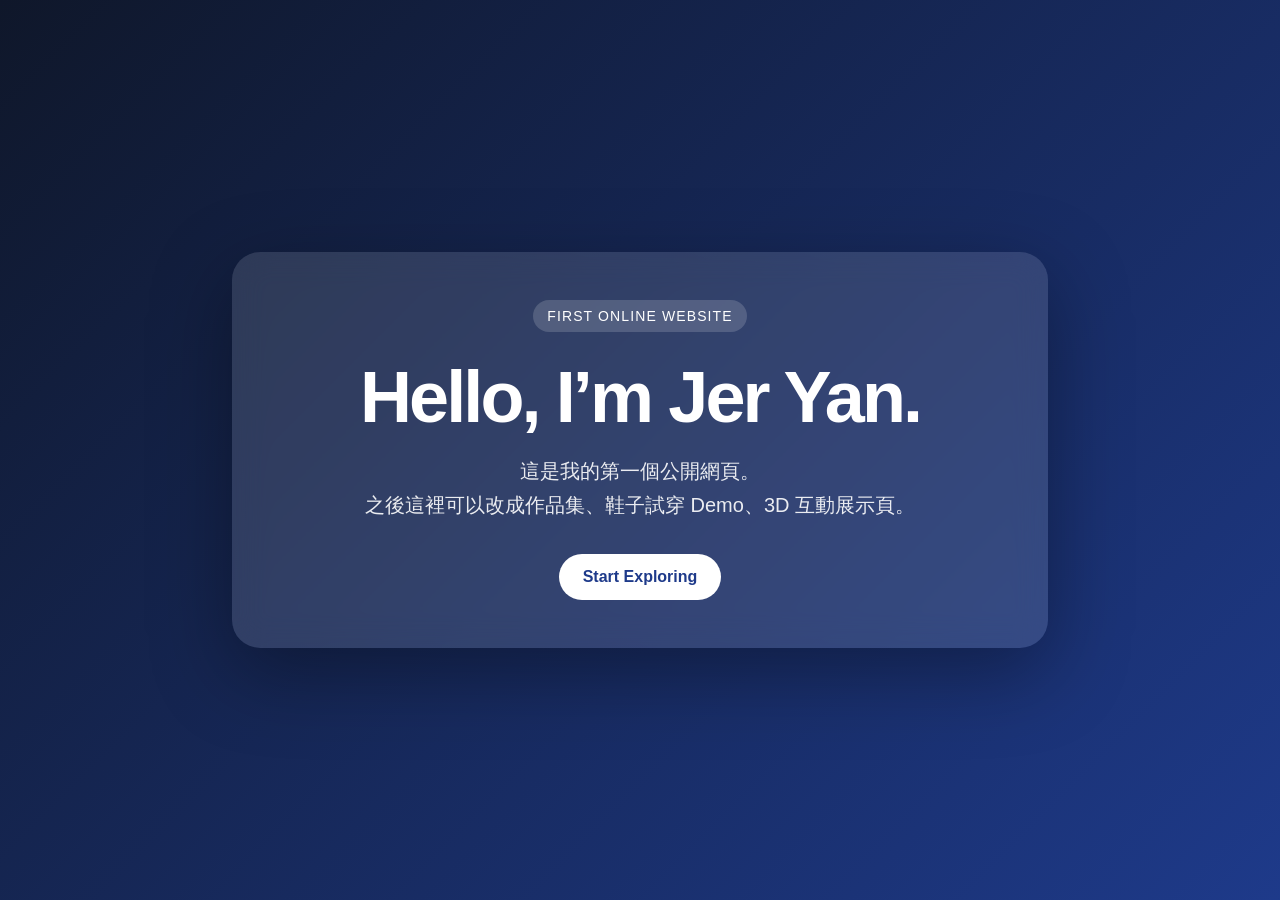
==== index.html @ e93e40b9 "Add files via upload" ====
<!DOCTYPE html>
<html lang="zh-Hant">
<head>
  <meta charset="UTF-8" />
  <meta name="viewport" content="width=device-width, initial-scale=1.0" />
  <title>Jer Yan | My First Website</title>
  <style>
    body {
      margin: 0;
      min-height: 100vh;
      font-family: Arial, "Noto Sans TC", sans-serif;
      background: linear-gradient(135deg, #0f172a, #1e3a8a);
      color: white;
      display: flex;
      align-items: center;
      justify-content: center;
    }

    .card {
      width: min(90%, 720px);
      padding: 48px;
      border-radius: 28px;
      background: rgba(255, 255, 255, 0.12);
      backdrop-filter: blur(16px);
      box-shadow: 0 24px 80px rgba(0, 0, 0, 0.35);
      text-align: center;
    }

    h1 {
      font-size: clamp(36px, 7vw, 72px);
      margin: 0 0 16px;
      letter-spacing: -0.04em;
    }

    p {
      font-size: 20px;
      line-height: 1.7;
      opacity: 0.9;
      margin: 0 0 32px;
    }

    .button {
      display: inline-block;
      padding: 14px 24px;
      border-radius: 999px;
      background: white;
      color: #1e3a8a;
      text-decoration: none;
      font-weight: bold;
      transition: transform 0.2s ease, box-shadow 0.2s ease;
    }

    .button:hover {
      transform: translateY(-3px);
      box-shadow: 0 12px 30px rgba(255, 255, 255, 0.25);
    }

    .tag {
      display: inline-block;
      margin-bottom: 24px;
      padding: 8px 14px;
      border-radius: 999px;
      background: rgba(255, 255, 255, 0.16);
      font-size: 14px;
      letter-spacing: 0.08em;
      text-transform: uppercase;
    }
  </style>
</head>
<body>
  <main class="card">
    <div class="tag">First Online Website</div>
    <h1>Hello, I’m Jer Yan.</h1>
    <p>
      這是我的第一個公開網頁。<br />
      之後這裡可以改成作品集、鞋子試穿 Demo、3D 互動展示頁。
    </p>
    <a class="button" href="#">Start Exploring</a>
  </main>
</body>
</html>
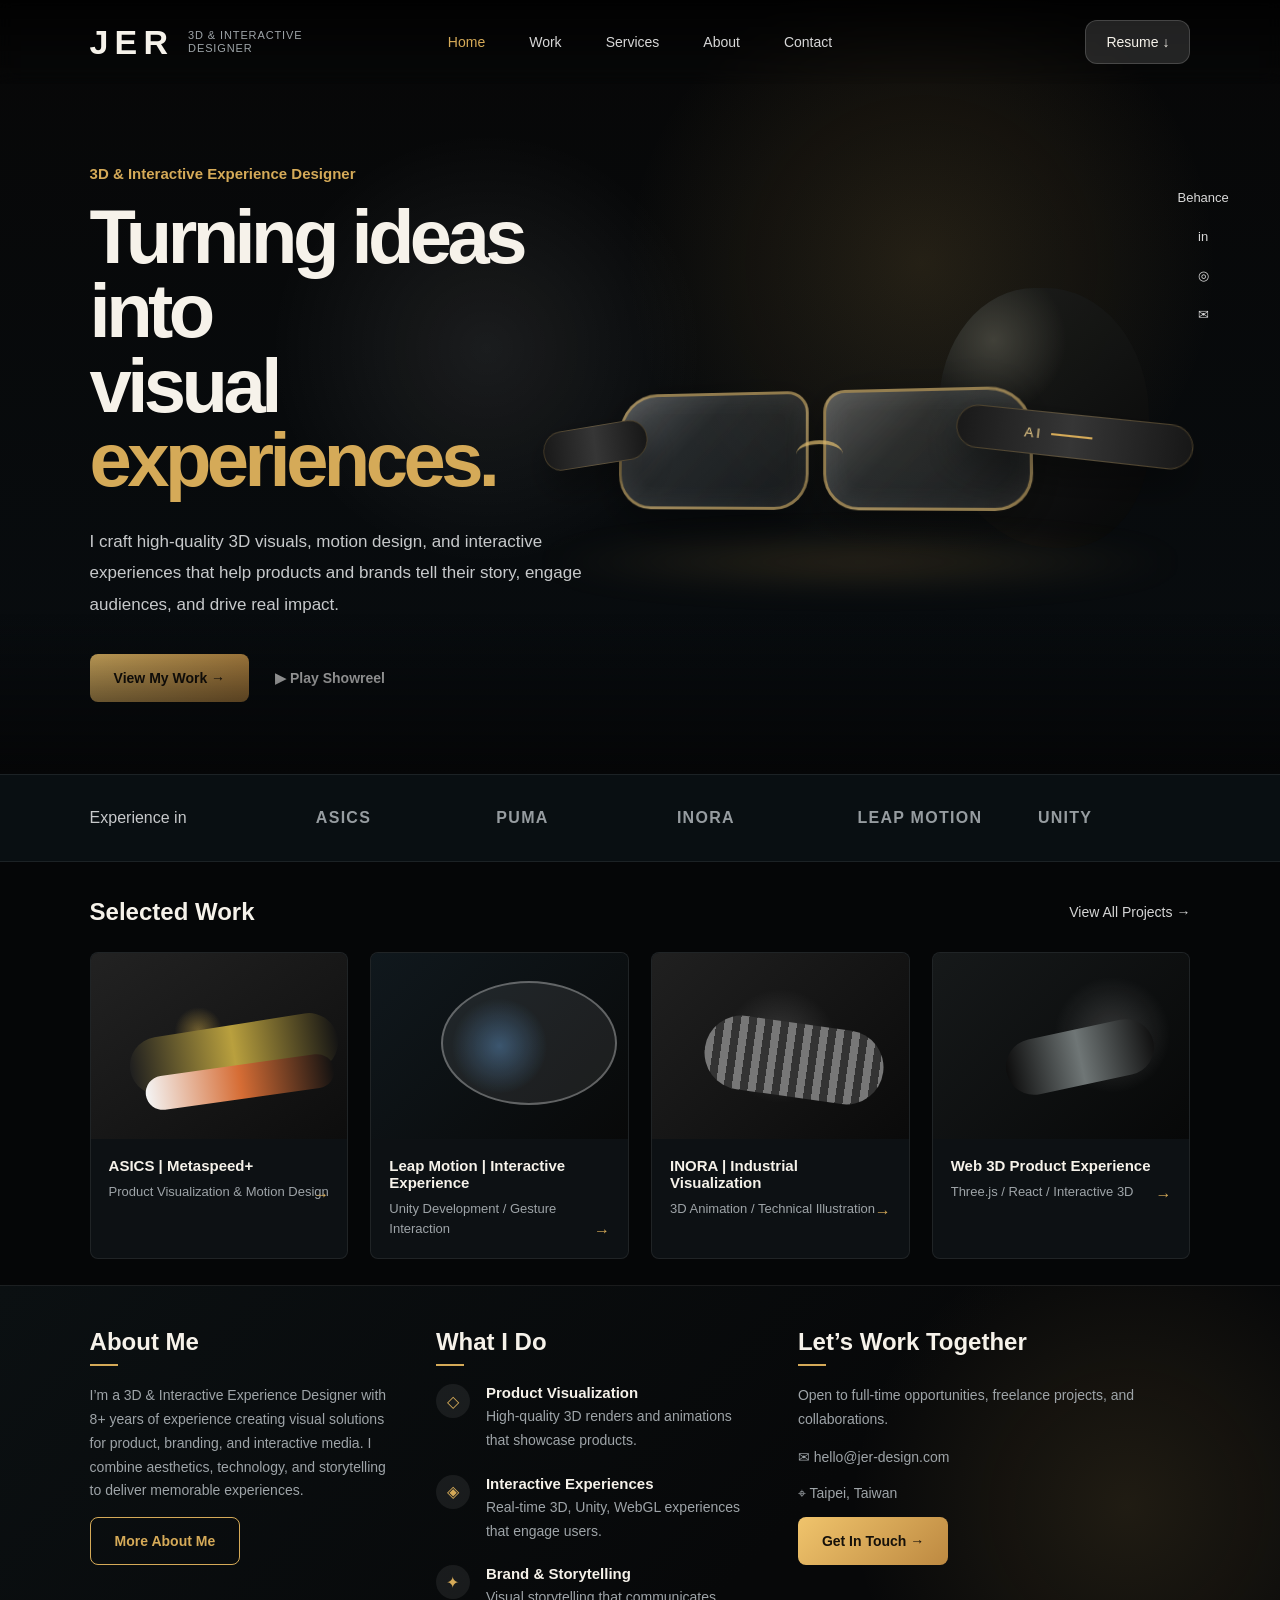
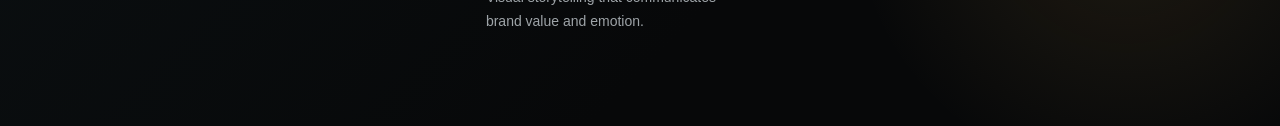
==== commit f73162ed: "Add files via upload" ====
--- a/index.html
+++ b/index.html
@@ -3,79 +3,163 @@
 <head>
   <meta charset="UTF-8" />
   <meta name="viewport" content="width=device-width, initial-scale=1.0" />
-  <title>Jer Yan | My First Website</title>
-  <style>
-    body {
-      margin: 0;
-      min-height: 100vh;
-      font-family: Arial, "Noto Sans TC", sans-serif;
-      background: linear-gradient(135deg, #0f172a, #1e3a8a);
-      color: white;
-      display: flex;
-      align-items: center;
-      justify-content: center;
-    }
-
-    .card {
-      width: min(90%, 720px);
-      padding: 48px;
-      border-radius: 28px;
-      background: rgba(255, 255, 255, 0.12);
-      backdrop-filter: blur(16px);
-      box-shadow: 0 24px 80px rgba(0, 0, 0, 0.35);
-      text-align: center;
-    }
-
-    h1 {
-      font-size: clamp(36px, 7vw, 72px);
-      margin: 0 0 16px;
-      letter-spacing: -0.04em;
-    }
-
-    p {
-      font-size: 20px;
-      line-height: 1.7;
-      opacity: 0.9;
-      margin: 0 0 32px;
-    }
-
-    .button {
-      display: inline-block;
-      padding: 14px 24px;
-      border-radius: 999px;
-      background: white;
-      color: #1e3a8a;
-      text-decoration: none;
-      font-weight: bold;
-      transition: transform 0.2s ease, box-shadow 0.2s ease;
-    }
-
-    .button:hover {
-      transform: translateY(-3px);
-      box-shadow: 0 12px 30px rgba(255, 255, 255, 0.25);
-    }
-
-    .tag {
-      display: inline-block;
-      margin-bottom: 24px;
-      padding: 8px 14px;
-      border-radius: 999px;
-      background: rgba(255, 255, 255, 0.16);
-      font-size: 14px;
-      letter-spacing: 0.08em;
-      text-transform: uppercase;
-    }
-  </style>
+  <title>Jer Yan | 3D & Interactive Designer</title>
+  <link rel="stylesheet" href="styles.css" />
 </head>
 <body>
-  <main class="card">
-    <div class="tag">First Online Website</div>
-    <h1>Hello, I’m Jer Yan.</h1>
-    <p>
-      這是我的第一個公開網頁。<br />
-      之後這裡可以改成作品集、鞋子試穿 Demo、3D 互動展示頁。
-    </p>
-    <a class="button" href="#">Start Exploring</a>
+  <header class="site-header">
+    <a class="brand" href="#">
+      <span class="brand-main">JER</span>
+      <span class="brand-sub">3D & INTERACTIVE<br />DESIGNER</span>
+    </a>
+
+    <nav class="nav">
+      <a class="active" href="#">Home</a>
+      <a href="#work">Work</a>
+      <a href="#services">Services</a>
+      <a href="#about">About</a>
+      <a href="#contact">Contact</a>
+    </nav>
+
+    <a class="resume-button" href="#">Resume ↓</a>
+  </header>
+
+  <main>
+    <section class="hero">
+      <div class="hero-copy">
+        <p class="eyebrow">3D & Interactive Experience Designer</p>
+        <h1>Turning ideas into<br />visual <span>experiences.</span></h1>
+        <p class="hero-description">
+          I craft high-quality 3D visuals, motion design, and interactive
+          experiences that help products and brands tell their story,
+          engage audiences, and drive real impact.
+        </p>
+
+        <div class="hero-actions">
+          <a class="primary-button" href="#work">View My Work →</a>
+          <a class="showreel-button" href="#">▶ Play Showreel</a>
+        </div>
+      </div>
+
+      <div class="hero-visual" aria-label="AI smart glasses hero visual">
+        <div class="rock"></div>
+        <div class="glasses">
+          <div class="lens lens-left"></div>
+          <div class="lens lens-right"></div>
+          <div class="bridge"></div>
+          <div class="arm arm-left"></div>
+          <div class="arm arm-right"><span>AI</span></div>
+        </div>
+        <div class="reflection"></div>
+      </div>
+
+      <div class="socials">
+        <span>Behance</span>
+        <span>in</span>
+        <span>◎</span>
+        <span>✉</span>
+      </div>
+    </section>
+
+    <section class="experience-strip">
+      <span>Experience in</span>
+      <strong>ASICS</strong>
+      <strong>PUMA</strong>
+      <strong>INORA</strong>
+      <strong>LEAP MOTION</strong>
+      <strong>UNITY</strong>
+    </section>
+
+    <section id="work" class="section selected-work">
+      <div class="section-heading">
+        <h2>Selected Work</h2>
+        <a href="#">View All Projects →</a>
+      </div>
+
+      <div class="work-grid">
+        <article class="work-card">
+          <div class="card-image shoe-card"></div>
+          <div class="card-content">
+            <h3>ASICS | Metaspeed+</h3>
+            <p>Product Visualization & Motion Design</p>
+            <span>→</span>
+          </div>
+        </article>
+
+        <article class="work-card">
+          <div class="card-image interactive-card"></div>
+          <div class="card-content">
+            <h3>Leap Motion | Interactive Experience</h3>
+            <p>Unity Development / Gesture Interaction</p>
+            <span>→</span>
+          </div>
+        </article>
+
+        <article class="work-card">
+          <div class="card-image industrial-card"></div>
+          <div class="card-content">
+            <h3>INORA | Industrial Visualization</h3>
+            <p>3D Animation / Technical Illustration</p>
+            <span>→</span>
+          </div>
+        </article>
+
+        <article class="work-card">
+          <div class="card-image web3d-card"></div>
+          <div class="card-content">
+            <h3>Web 3D Product Experience</h3>
+            <p>Three.js / React / Interactive 3D</p>
+            <span>→</span>
+          </div>
+        </article>
+      </div>
+    </section>
+
+    <section class="bottom-section">
+      <div id="about" class="about-block">
+        <h2>About Me</h2>
+        <p>
+          I’m a 3D & Interactive Experience Designer with 8+ years of experience
+          creating visual solutions for product, branding, and interactive media.
+          I combine aesthetics, technology, and storytelling to deliver memorable
+          experiences.
+        </p>
+        <a class="outline-button" href="#">More About Me</a>
+      </div>
+
+      <div id="services" class="services-block">
+        <h2>What I Do</h2>
+        <div class="service-item">
+          <span>◇</span>
+          <div>
+            <h3>Product Visualization</h3>
+            <p>High-quality 3D renders and animations that showcase products.</p>
+          </div>
+        </div>
+        <div class="service-item">
+          <span>◈</span>
+          <div>
+            <h3>Interactive Experiences</h3>
+            <p>Real-time 3D, Unity, WebGL experiences that engage users.</p>
+          </div>
+        </div>
+        <div class="service-item">
+          <span>✦</span>
+          <div>
+            <h3>Brand & Storytelling</h3>
+            <p>Visual storytelling that communicates brand value and emotion.</p>
+          </div>
+        </div>
+      </div>
+
+      <div id="contact" class="contact-block">
+        <h2>Let’s Work Together</h2>
+        <p>Open to full-time opportunities, freelance projects, and collaborations.</p>
+        <p class="contact-line">✉ hello@jer-design.com</p>
+        <p class="contact-line">⌖ Taipei, Taiwan</p>
+        <a class="primary-button" href="mailto:hello@jer-design.com">Get In Touch →</a>
+      </div>
+    </section>
   </main>
 </body>
 </html>
--- a/styles.css
+++ b/styles.css
@@ -0,0 +1 @@
+*{box-sizing:border-box}:root{--bg:#050607;--panel:#0d1114;--text:#f6f2ea;--muted:#9ea4a8;--gold:#d5aa58;--line:rgba(255,255,255,.08)}html{scroll-behavior:smooth}body{margin:0;background:var(--bg);color:var(--text);font-family:Inter,Arial,"Noto Sans TC",sans-serif}a{color:inherit;text-decoration:none}.site-header{position:fixed;z-index:10;top:0;left:0;right:0;height:84px;display:grid;grid-template-columns:1fr auto 1fr;align-items:center;padding:0 7vw;background:linear-gradient(to bottom,rgba(0,0,0,.74),rgba(0,0,0,0));backdrop-filter:blur(8px)}.brand{display:flex;align-items:center;gap:14px}.brand-main{font-size:34px;font-weight:800;letter-spacing:.18em}.brand-sub{font-size:11px;line-height:1.2;color:var(--muted);letter-spacing:.08em}.nav{display:flex;gap:44px;font-size:14px}.nav a{color:#d7d7d7;transition:.2s}.nav a:hover,.nav a.active{color:var(--gold)}.resume-button{justify-self:end;padding:13px 20px;border-radius:12px;background:rgba(255,255,255,.12);border:1px solid rgba(255,255,255,.16);font-size:14px}.hero{position:relative;min-height:620px;padding:150px 7vw 72px;display:grid;grid-template-columns:.92fr 1.08fr;align-items:center;overflow:hidden;background:radial-gradient(circle at 72% 34%,rgba(213,170,88,.14),transparent 28%),radial-gradient(circle at 38% 45%,rgba(255,255,255,.08),transparent 24%),linear-gradient(180deg,#070707,#080c0f 88%)}.hero:after{content:"";position:absolute;inset:auto 0 0;height:160px;background:linear-gradient(to top,var(--bg),transparent);pointer-events:none}.eyebrow{color:var(--gold);font-size:15px;font-weight:700;margin-bottom:18px}.hero h1{font-size:clamp(44px,6vw,76px);line-height:.98;letter-spacing:-.06em;margin:0 0 28px}.hero h1 span{color:var(--gold)}.hero-description{max-width:560px;color:#c7c9cb;font-size:17px;line-height:1.85}.hero-actions{display:flex;align-items:center;gap:26px;margin-top:34px}.primary-button,.outline-button{display:inline-flex;align-items:center;justify-content:center;min-height:48px;padding:0 24px;border-radius:8px;font-weight:700;font-size:14px}.primary-button{background:linear-gradient(135deg,#f0c46c,#bd8941);color:#16110a}.outline-button{border:1px solid var(--gold);color:var(--gold)}.showreel-button{color:#e7e7e7;font-weight:700;font-size:14px}.hero-visual{position:relative;height:420px}.rock{position:absolute;right:7%;bottom:88px;width:210px;height:260px;border-radius:48% 52% 42% 58%;background:radial-gradient(circle at 26% 20%,#4b4b43,transparent 28%),linear-gradient(140deg,#1f211f,#070707);opacity:.8}.glasses{position:absolute;right:3%;bottom:90px;width:680px;height:210px;transform:perspective(900px) rotateX(3deg) rotateY(-12deg)}.lens{position:absolute;top:54px;width:205px;height:120px;border:3px solid rgba(215,178,104,.62);background:linear-gradient(135deg,rgba(255,255,255,.22),rgba(255,255,255,.04) 40%,rgba(0,0,0,.24)),rgba(75,82,86,.28);box-shadow:inset 0 0 28px rgba(255,255,255,.08),0 16px 54px rgba(0,0,0,.42);backdrop-filter:blur(10px)}.lens-left{left:110px;border-radius:42px 22px 36px 36px}.lens-right{left:330px;border-radius:22px 42px 36px 36px}.bridge{position:absolute;left:302px;top:104px;width:48px;height:28px;border-top:4px solid rgba(220,185,109,.72);border-radius:50%}.arm{position:absolute;height:42px;border-radius:999px;background:linear-gradient(90deg,#191919,#363636,#171717);border:1px solid rgba(213,170,88,.26);box-shadow:0 18px 40px rgba(0,0,0,.45)}.arm-left{left:22px;top:86px;width:120px;transform:rotate(-8deg)}.arm-right{right:0;top:82px;width:218px;transform:rotate(7deg);display:flex;align-items:center;padding-left:64px;color:#f2d28c;font-size:13px;letter-spacing:.2em}.arm-right:after{content:"";width:38px;height:2px;background:var(--gold);margin-left:8px}.reflection{position:absolute;right:0;bottom:44px;width:660px;height:60px;background:radial-gradient(ellipse at center,rgba(213,170,88,.18),transparent 70%);filter:blur(14px)}.socials{position:absolute;right:4vw;top:190px;display:grid;gap:24px;color:#d9d9d9;font-size:13px;text-align:center}.experience-strip{min-height:88px;padding:0 7vw;display:grid;grid-template-columns:1.3fr repeat(5,1fr);align-items:center;gap:28px;background:#090f12;border-top:1px solid var(--line);border-bottom:1px solid var(--line);color:#c7c9cb}.experience-strip strong{color:#aeb4b8;letter-spacing:.08em;opacity:.86}.section{padding:36px 7vw 26px}.section-heading{display:flex;justify-content:space-between;align-items:center;margin-bottom:26px}.section h2,.bottom-section h2{font-size:24px;margin:0}.section-heading a{color:#d5d5d5;font-size:14px}.work-grid{display:grid;grid-template-columns:repeat(4,1fr);gap:22px}.work-card{overflow:hidden;border-radius:8px;background:var(--panel);border:1px solid var(--line);transition:.25s}.work-card:hover{transform:translateY(-6px);border-color:rgba(213,170,88,.45)}.card-image{height:186px;background:#161616;position:relative}.card-image:before,.card-image:after{content:"";position:absolute;border-radius:999px}.shoe-card{background:radial-gradient(circle at 42% 42%,rgba(220,180,74,.45),transparent 13%),linear-gradient(145deg,#222,#0d0d0d)}.shoe-card:before{width:210px;height:58px;left:38px;top:72px;background:linear-gradient(90deg,#1f1f1f,#b9a03e 50%,#141414);transform:rotate(-9deg)}.shoe-card:after{width:190px;height:34px;left:54px;top:112px;background:linear-gradient(90deg,#f4f4f4,#d66d35,#111);transform:rotate(-8deg)}.interactive-card{background:radial-gradient(circle at center,rgba(91,156,220,.4),transparent 30%),linear-gradient(135deg,#10181d,#080909)}.interactive-card:before{width:172px;height:120px;left:70px;top:28px;border:2px solid rgba(255,255,255,.3);background:rgba(255,255,255,.08);border-radius:50%}.industrial-card{background:radial-gradient(circle at center,rgba(255,255,255,.16),transparent 36%),linear-gradient(135deg,#202020,#0a0a0a)}.industrial-card:before{width:180px;height:74px;left:52px;top:70px;background:repeating-linear-gradient(90deg,#777 0 8px,#333 8px 16px);transform:rotate(8deg)}.web3d-card{background:radial-gradient(circle at 70% 44%,rgba(255,255,255,.16),transparent 28%),linear-gradient(135deg,#16191a,#070808)}.web3d-card:before{width:150px;height:56px;right:34px;top:76px;background:linear-gradient(90deg,#0d0d0d,#6f7676,#111);transform:rotate(-12deg)}.card-content{position:relative;padding:18px 18px 20px}.card-content h3{margin:0 0 8px;font-size:15px}.card-content p{margin:0;color:var(--muted);font-size:13px;line-height:1.5}.card-content span{position:absolute;right:18px;bottom:18px;color:var(--gold)}.bottom-section{display:grid;grid-template-columns:.95fr 1fr 1.25fr;gap:48px;padding:42px 7vw 70px;background:radial-gradient(circle at 88% 50%,rgba(213,170,88,.12),transparent 24%),linear-gradient(135deg,#0b1012,#070809 60%);border-top:1px solid var(--line)}.bottom-section h2{position:relative;margin-bottom:28px}.bottom-section h2:after{content:"";position:absolute;left:0;bottom:-10px;width:28px;height:2px;background:var(--gold)}.about-block p,.contact-block p,.service-item p{color:var(--muted);line-height:1.7;font-size:14px}.service-item{display:grid;grid-template-columns:34px 1fr;gap:16px;margin-bottom:22px}.service-item span{width:34px;height:34px;display:grid;place-items:center;border-radius:50%;background:rgba(255,255,255,.07);color:var(--gold)}.service-item h3{margin:0 0 4px;font-size:15px}.service-item p{margin:0}.contact-line{margin:12px 0}@media(max-width:1100px){.site-header{grid-template-columns:1fr auto}.nav{display:none}.hero{grid-template-columns:1fr;padding-top:130px}.hero-visual{margin-top:40px;transform:scale(.84);transform-origin:left center}.socials{display:none}.experience-strip{grid-template-columns:repeat(2,1fr);padding-top:24px;padding-bottom:24px}.work-grid,.bottom-section{grid-template-columns:1fr 1fr}}@media(max-width:720px){.site-header{padding:0 22px}.resume-button{display:none}.hero{padding:118px 22px 36px}.hero-actions{flex-direction:column;align-items:flex-start}.hero-visual{height:260px;transform:scale(.55);transform-origin:left top}.experience-strip,.work-grid,.bottom-section{grid-template-columns:1fr}.section,.bottom-section{padding-left:22px;padding-right:22px}}
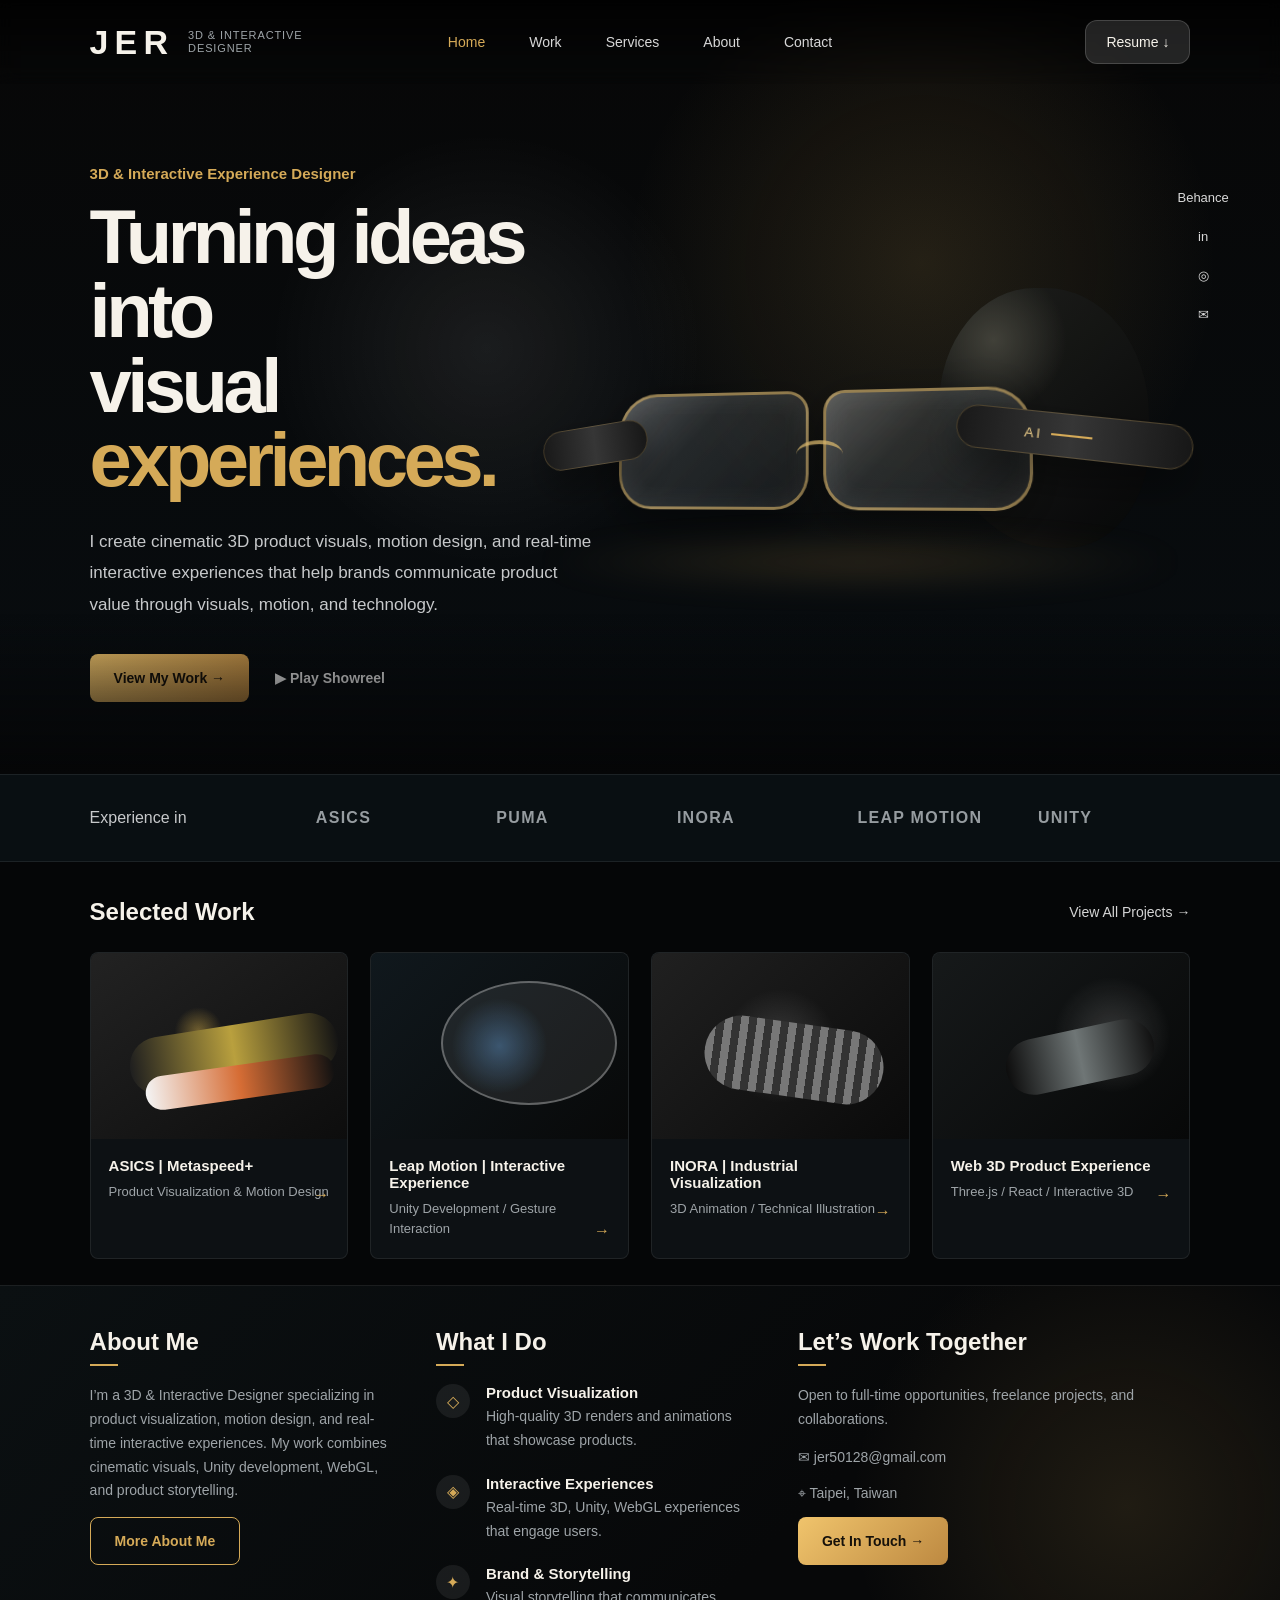
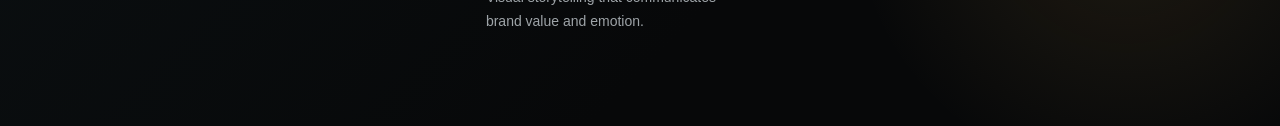
==== commit aa07e39d: "Add files via upload" ====
--- a/index.html
+++ b/index.html
@@ -30,9 +30,7 @@
         <p class="eyebrow">3D & Interactive Experience Designer</p>
         <h1>Turning ideas into<br />visual <span>experiences.</span></h1>
         <p class="hero-description">
-          I craft high-quality 3D visuals, motion design, and interactive
-          experiences that help products and brands tell their story,
-          engage audiences, and drive real impact.
+          I create cinematic 3D product visuals, motion design, and real-time interactive experiences that help brands communicate product value through visuals, motion, and technology.
         </p>
 
         <div class="hero-actions">
@@ -119,10 +117,7 @@
       <div id="about" class="about-block">
         <h2>About Me</h2>
         <p>
-          I’m a 3D & Interactive Experience Designer with 8+ years of experience
-          creating visual solutions for product, branding, and interactive media.
-          I combine aesthetics, technology, and storytelling to deliver memorable
-          experiences.
+          I’m a 3D & Interactive Designer specializing in product visualization, motion design, and real-time interactive experiences. My work combines cinematic visuals, Unity development, WebGL, and product storytelling.
         </p>
         <a class="outline-button" href="#">More About Me</a>
       </div>
@@ -155,7 +150,7 @@
       <div id="contact" class="contact-block">
         <h2>Let’s Work Together</h2>
         <p>Open to full-time opportunities, freelance projects, and collaborations.</p>
-        <p class="contact-line">✉ hello@jer-design.com</p>
+        <p class="contact-line">✉ jer50128@gmail.com</p>
         <p class="contact-line">⌖ Taipei, Taiwan</p>
         <a class="primary-button" href="mailto:hello@jer-design.com">Get In Touch →</a>
       </div>
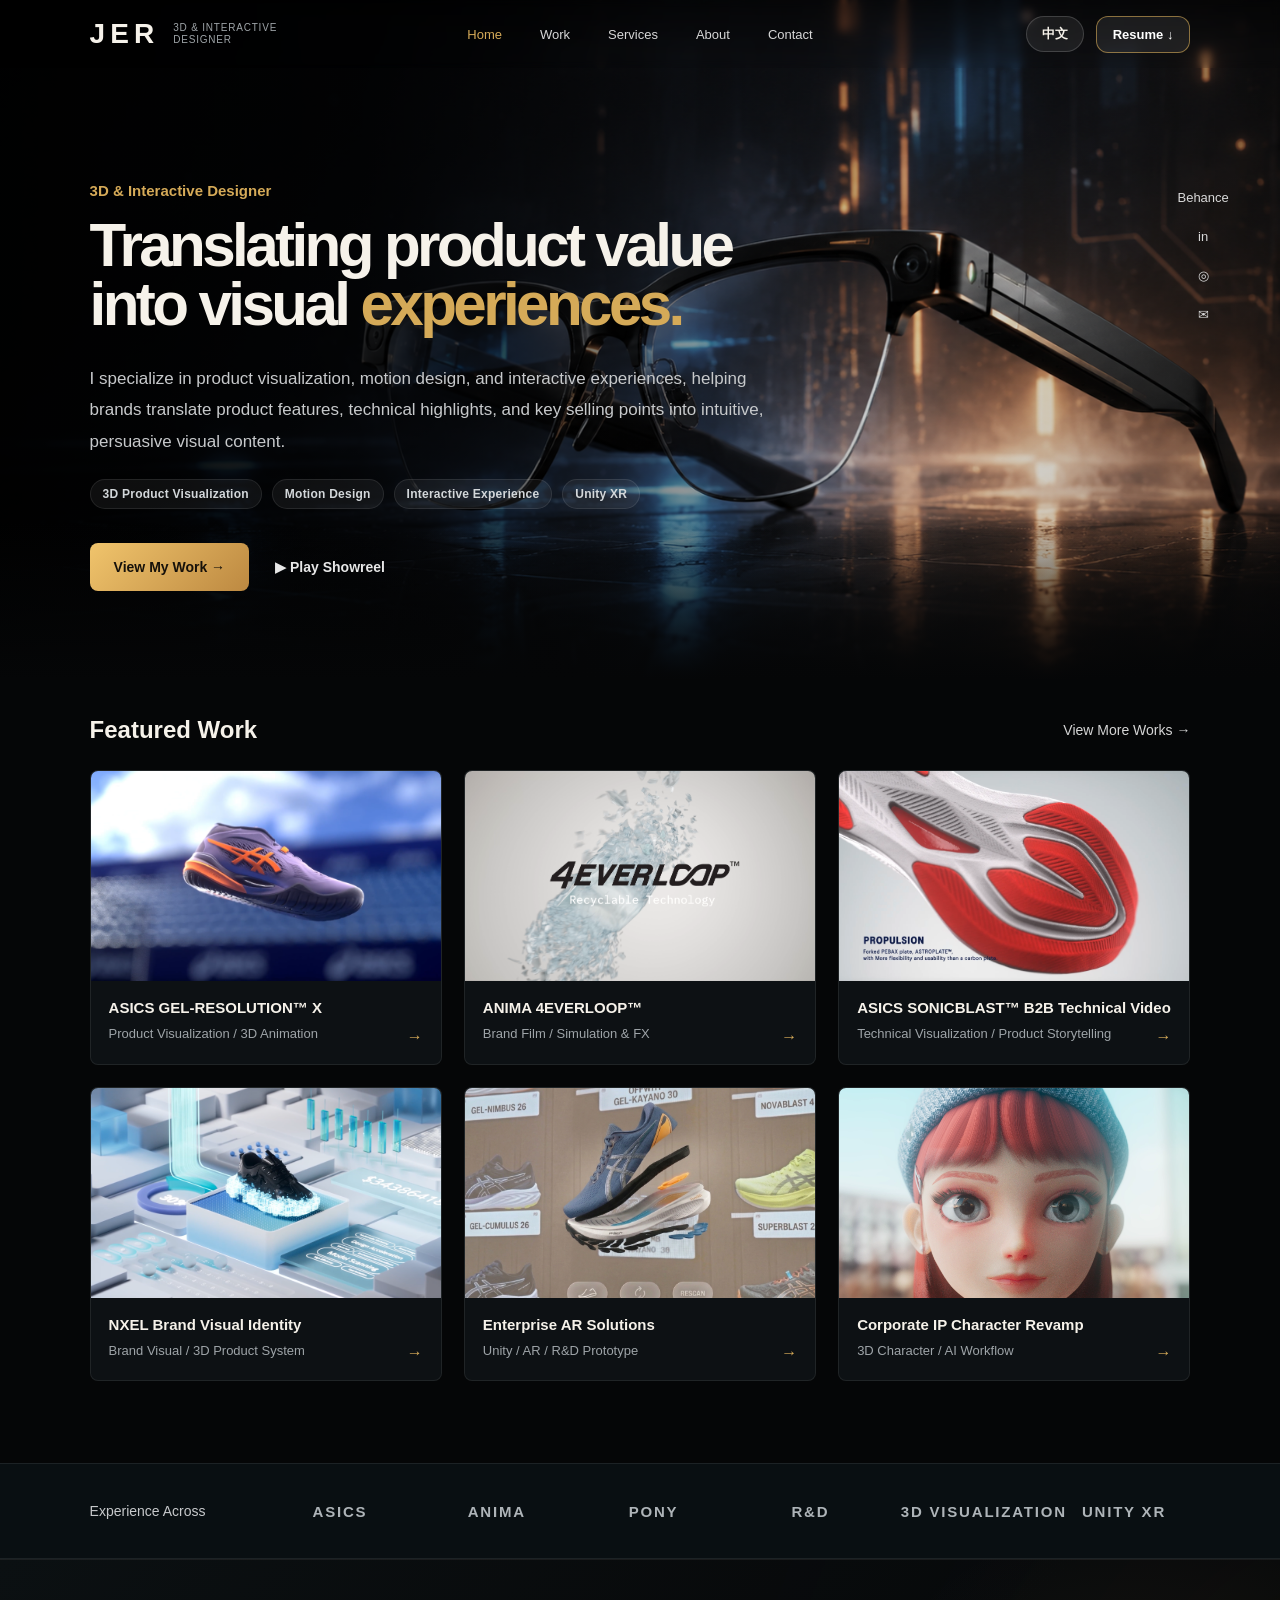
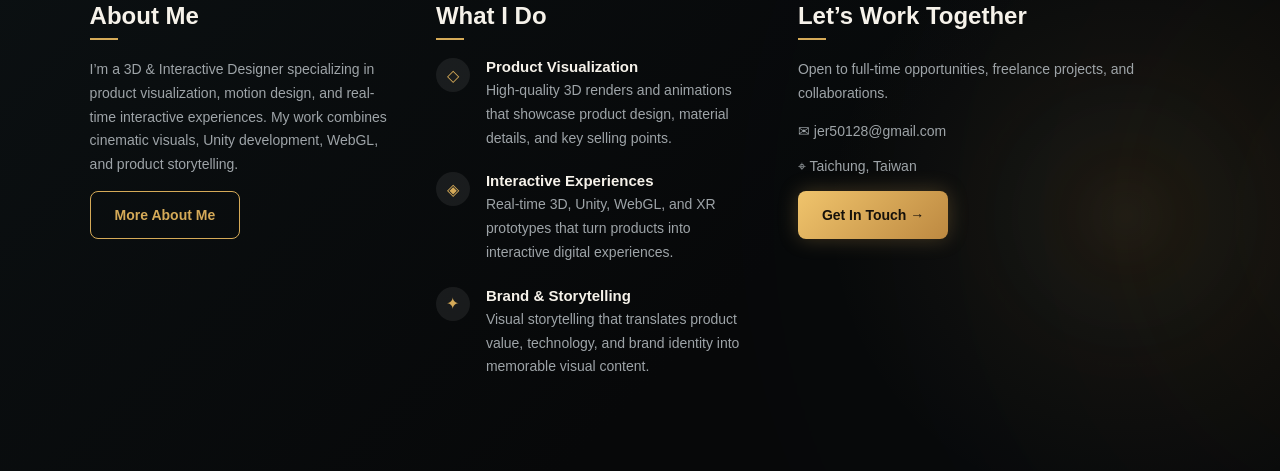
==== commit 23aabc8e: "Update final portfolio website" ====
--- a/index.html
+++ b/index.html
@@ -1,160 +1,350 @@
-<!DOCTYPE html>
+<!doctype html>
 <html lang="zh-Hant">
-<head>
-  <meta charset="UTF-8" />
-  <meta name="viewport" content="width=device-width, initial-scale=1.0" />
-  <title>Jer Yan | 3D & Interactive Designer</title>
-  <link rel="stylesheet" href="styles.css" />
-</head>
-<body>
-  <header class="site-header">
-    <a class="brand" href="#">
-      <span class="brand-main">JER</span>
-      <span class="brand-sub">3D & INTERACTIVE<br />DESIGNER</span>
-    </a>
-
-    <nav class="nav">
-      <a class="active" href="#">Home</a>
-      <a href="#work">Work</a>
-      <a href="#services">Services</a>
-      <a href="#about">About</a>
-      <a href="#contact">Contact</a>
-    </nav>
-
-    <a class="resume-button" href="#">Resume ↓</a>
-  </header>
-
-  <main>
-    <section class="hero">
-      <div class="hero-copy">
-        <p class="eyebrow">3D & Interactive Experience Designer</p>
-        <h1>Turning ideas into<br />visual <span>experiences.</span></h1>
-        <p class="hero-description">
-          I create cinematic 3D product visuals, motion design, and real-time interactive experiences that help brands communicate product value through visuals, motion, and technology.
-        </p>
-
-        <div class="hero-actions">
-          <a class="primary-button" href="#work">View My Work →</a>
-          <a class="showreel-button" href="#">▶ Play Showreel</a>
-        </div>
+  <head>
+    <meta charset="UTF-8" />
+    <meta name="viewport" content="width=device-width, initial-scale=1.0" />
+    <title>Jer Yan | 3D & Interactive Designer</title>
+    <meta
+      name="description"
+      content="Jer Yan is a 3D and Interactive Designer specializing in cinematic 3D product visualization, motion design, real-time interactive experiences, Unity XR prototypes, and AI-assisted 3D workflows."
+    />
+    <meta
+      name="keywords"
+      content="Jer Yan, JER YAN, 3D Designer, Interactive Designer, 3D Product Visualization, Motion Design, Unity XR, WebGL, Cinema 4D, Redshift, Octane, Taiwan"
+    />
+    <meta name="author" content="Jer Yan" />
+
+    <meta property="og:title" content="JER YAN | 3D & Interactive Designer" />
+    <meta
+      property="og:description"
+      content="A portfolio of 3D product visualization, motion design, real-time interactive experiences, Unity XR prototypes, and AI-assisted 3D workflows."
+    />
+    <meta property="og:type" content="website" />
+    <meta property="og:image" content="assets/images/og/og-home.png" />
+    <meta property="og:url" content="" />
+
+    <meta name="twitter:card" content="summary_large_image" />
+    <meta name="twitter:title" content="JER YAN | 3D & Interactive Designer" />
+    <meta
+      name="twitter:description"
+      content="3D product visualization, motion design, real-time interactive experiences, Unity XR prototypes, and AI-assisted 3D workflows."
+    />
+    <meta name="twitter:image" content="assets/images/og/og-home.png" />
+    <link rel="stylesheet" href="styles.css" />
+  </head>
+
+  <body>
+    <!-- Header：網站導覽列與語言 / 履歷按鈕 -->
+    <header class="site-header">
+      <a class="brand" href="index.html">
+        <span class="brand-main">JER</span>
+        <span class="brand-sub">3D & INTERACTIVE<br />DESIGNER</span>
+      </a>
+
+      <nav class="nav">
+        <a class="active" href="index.html">Home</a>
+        <a href="#work">Work</a>
+        <a href="#services">Services</a>
+        <a href="#about">About</a>
+        <a href="#contact">Contact</a>
+      </nav>
+
+      <div class="header-actions">
+        <button class="lang-toggle" type="button">中文</button>
+        <a
+          class="resume-button"
+          href="assets/files/Jer_Yan_Resume.pdf"
+          target="_blank"
+          rel="noopener"
+          data-en="Resume ↓"
+          data-zh="履歷 ↓"
+        >
+          Resume ↓
+        </a>
       </div>
-
-      <div class="hero-visual" aria-label="AI smart glasses hero visual">
-        <div class="rock"></div>
-        <div class="glasses">
-          <div class="lens lens-left"></div>
-          <div class="lens lens-right"></div>
-          <div class="bridge"></div>
-          <div class="arm arm-left"></div>
-          <div class="arm arm-right"><span>AI</span></div>
-        </div>
-        <div class="reflection"></div>
+    </header>
+
+    <main>
+      <!-- Hero：首頁主視覺區 -->
+      <section class="hero">
+        <div class="hero-copy">
+          <p class="eyebrow">3D & Interactive Designer</p>
+
+          <h1>
+            Translating product value<br />
+            into visual <span>experiences.</span>
+          </h1>
+
+          <p class="hero-description">
+            I specialize in product visualization, motion design, and interactive
+            experiences, helping brands translate product features, technical
+            highlights, and key selling points into intuitive, persuasive visual content.
+          </p>
+
+          <div class="hero-tags">
+            <span>3D Product Visualization</span>
+            <span>Motion Design</span>
+            <span>Interactive Experience</span>
+            <span>Unity XR</span>
+          </div>
+
+          <div class="hero-actions">
+            <a class="primary-button" href="#work">View My Work →</a>
+            <a class="showreel-button" href="#">▶ Play Showreel</a>
+          </div>
+        </div>
+
+        <div class="socials">
+          <span>Behance</span>
+          <span>in</span>
+          <span>◎</span>
+          <span>✉</span>
+        </div>
+      </section>
+
+      <!-- Featured Work：六個正式 Case Study -->
+      <section id="work" class="section selected-work">
+        <div class="section-heading">
+          <h2>Featured Work</h2>
+          <a
+            href="https://www.youtube.com/playlist?list=PL--kV1ApqGg3WF1HewtiujD434eUJIWef"
+            target="_blank"
+            rel="noopener"
+            data-en="View More Works →"
+            data-zh="查看更多作品 →"
+          >
+            View More Works →
+          </a>
+        </div>
+
+        <div class="work-grid featured-work-grid">
+          <a class="work-card" href="project-asics-gel-resolution-x.html">
+            <div class="card-image">
+              <img
+                src="assets/images/project-asics-gel-resolution-x/work-asics-gel-resolution-x.png"
+                alt="ASICS GEL-RESOLUTION X"
+              />
+            </div>
+            <div class="card-content">
+              <h3>ASICS GEL-RESOLUTION™ X</h3>
+              <p>Product Visualization / 3D Animation</p>
+              <span>→</span>
+            </div>
+          </a>
+
+          <a class="work-card" href="project-anima-4everloop.html">
+            <div class="card-image">
+              <img
+                src="assets/images/project-anima-4everloop/work-anima-4everloop.png"
+                alt="ANIMA 4EVERLOOP"
+              />
+            </div>
+            <div class="card-content">
+              <h3>ANIMA 4EVERLOOP™</h3>
+              <p>Brand Film / Simulation & FX</p>
+              <span>→</span>
+            </div>
+          </a>
+
+          <a class="work-card" href="project-asics-sonicblast.html">
+            <div class="card-image">
+              <img
+                src="assets/images/project-asics-sonicblast/work-asics-sonicblast.png"
+                alt="ASICS SONICBLAST B2B Technical Video"
+              />
+            </div>
+            <div class="card-content">
+              <h3>ASICS SONICBLAST™ B2B Technical Video</h3>
+              <p>Technical Visualization / Product Storytelling</p>
+              <span>→</span>
+            </div>
+          </a>
+
+          <a class="work-card" href="project-nxel.html">
+            <div class="card-image">
+              <img
+                src="assets/images/project-nxel/work-nxel.png"
+                alt="NXEL Brand Visual Identity"
+              />
+            </div>
+            <div class="card-content">
+              <h3>NXEL Brand Visual Identity</h3>
+              <p>Brand Visual / 3D Product System</p>
+              <span>→</span>
+            </div>
+          </a>
+
+          <a class="work-card" href="project-enterprise-ar.html">
+            <div class="card-image">
+              <img
+                src="assets/images/project-enterprise-ar/work-enterprise-ar.png"
+                alt="Enterprise AR Solutions"
+              />
+            </div>
+            <div class="card-content">
+              <h3>Enterprise AR Solutions</h3>
+              <p>Unity / AR / R&D Prototype</p>
+              <span>→</span>
+            </div>
+          </a>
+
+          <a class="work-card" href="project-character-revamp.html">
+            <div class="card-image">
+              <img
+                src="assets/images/project-character-revamp/work-character-revamp.png"
+                alt="Corporate IP Character Revamp"
+              />
+            </div>
+            <div class="card-content">
+              <h3>Corporate IP Character Revamp</h3>
+              <p>3D Character / AI Workflow</p>
+              <span>→</span>
+            </div>
+          </a>
+        </div>
+      </section>
+
+      <!-- Experience Across：跨域經驗橫幅 -->
+      <section class="experience-strip">
+        <span data-en="Experience Across" data-zh="跨域經驗">
+          Experience Across
+        </span>
+
+        <strong>ASICS</strong>
+        <strong>ANIMA</strong>
+        <strong>PONY</strong>
+        <strong>R&amp;D</strong>
+        <strong>3D Visualization</strong>
+        <strong>Unity XR</strong>
+      </section>
+
+      <!-- Bottom Section：關於我 / 服務 / 聯絡 -->
+      <section class="bottom-section">
+        <div id="about" class="about-block">
+          <h2 data-en="About Me" data-zh="關於我">About Me</h2>
+
+          <p
+            data-en="I’m a 3D & Interactive Designer specializing in product visualization, motion design, and real-time interactive experiences. My work combines cinematic visuals, Unity development, WebGL, and product storytelling."
+            data-zh="我是一名 3D 與互動設計師，專注於產品視覺化、動態設計與即時互動體驗，擅長將產品特性轉化為具備質感與敘事性的視覺內容。"
+          >
+            I’m a 3D & Interactive Designer specializing in product
+            visualization, motion design, and real-time interactive experiences.
+            My work combines cinematic visuals, Unity development, WebGL, and
+            product storytelling.
+          </p>
+
+          <a
+            class="outline-button"
+            href="#"
+            data-en="More About Me"
+            data-zh="更多關於我"
+          >
+            More About Me
+          </a>
+        </div>
+        <div id="services" class="services-block">
+          <h2 data-en="What I Do" data-zh="我能做什麼">What I Do</h2>
+
+          <div class="service-item">
+            <span>◇</span>
+            <div>
+              <h3 data-en="Product Visualization" data-zh="產品視覺化">
+                Product Visualization
+              </h3>
+              <p
+                data-en="High-quality 3D renders and animations that showcase product design, material details, and key selling points."
+                data-zh="製作高品質 3D 渲染與產品動畫，呈現產品設計、材質細節與核心賣點。"
+              >
+                High-quality 3D renders and animations that showcase product
+                design, material details, and key selling points.
+              </p>
+            </div>
+          </div>
+
+          <div class="service-item">
+            <span>◈</span>
+            <div>
+              <h3 data-en="Interactive Experiences" data-zh="即時互動體驗">
+                Interactive Experiences
+              </h3>
+              <p
+                data-en="Real-time 3D, Unity, WebGL, and XR prototypes that turn products into interactive digital experiences."
+                data-zh="運用即時 3D、Unity、WebGL 與 XR 原型，將產品轉化為可互動的數位體驗。"
+              >
+                Real-time 3D, Unity, WebGL, and XR prototypes that turn products
+                into interactive digital experiences.
+              </p>
+            </div>
+          </div>
+
+          <div class="service-item">
+            <span>✦</span>
+            <div>
+              <h3 data-en="Brand & Storytelling" data-zh="品牌視覺敘事">
+                Brand & Storytelling
+              </h3>
+              <p
+                data-en="Visual storytelling that translates product value, technology, and brand identity into memorable visual content."
+                data-zh="將產品價值、技術特性與品牌識別，轉化為具記憶點的視覺內容。"
+              >
+                Visual storytelling that translates product value, technology,
+                and brand identity into memorable visual content.
+              </p>
+            </div>
+          </div>
+        </div>
+
+        <div id="contact" class="contact-block">
+          <h2 data-en="Let’s Work Together" data-zh="一起合作">
+            Let’s Work Together
+          </h2>
+          <p
+            data-en="Open to full-time opportunities, freelance projects, and collaborations."
+            data-zh="目前開放全職機會、自由接案與專案合作。"
+          >
+            Open to full-time opportunities, freelance projects, and
+            collaborations.
+          </p>
+          <p class="contact-line">✉ jer50128@gmail.com</p>
+          <p class="contact-line">⌖ Taichung, Taiwan</p>
+          <a
+            class="primary-button"
+            href="mailto:jer50128@gmail.com"
+            data-en="Get In Touch →"
+            data-zh="聯絡我 →"
+          >
+            Get In Touch →
+          </a>
+        </div>
+      </section>
+    </main>
+
+    <div class="showreel-modal" aria-hidden="true">
+      <div class="showreel-content">
+        <button class="showreel-close" aria-label="Close showreel">×</button>
+
+        <div class="showreel-video">
+          <iframe
+            class="showreel-frame"
+            src=""
+            title="Jer Yan Showreel"
+            frameborder="0"
+            allow="
+              accelerometer;
+              autoplay;
+              clipboard-write;
+              encrypted-media;
+              gyroscope;
+              picture-in-picture;
+              web-share;
+            "
+            allowfullscreen
+          >
+          </iframe>
+        </div>
       </div>
-
-      <div class="socials">
-        <span>Behance</span>
-        <span>in</span>
-        <span>◎</span>
-        <span>✉</span>
-      </div>
-    </section>
-
-    <section class="experience-strip">
-      <span>Experience in</span>
-      <strong>ASICS</strong>
-      <strong>PUMA</strong>
-      <strong>INORA</strong>
-      <strong>LEAP MOTION</strong>
-      <strong>UNITY</strong>
-    </section>
-
-    <section id="work" class="section selected-work">
-      <div class="section-heading">
-        <h2>Selected Work</h2>
-        <a href="#">View All Projects →</a>
-      </div>
-
-      <div class="work-grid">
-        <article class="work-card">
-          <div class="card-image shoe-card"></div>
-          <div class="card-content">
-            <h3>ASICS | Metaspeed+</h3>
-            <p>Product Visualization & Motion Design</p>
-            <span>→</span>
-          </div>
-        </article>
-
-        <article class="work-card">
-          <div class="card-image interactive-card"></div>
-          <div class="card-content">
-            <h3>Leap Motion | Interactive Experience</h3>
-            <p>Unity Development / Gesture Interaction</p>
-            <span>→</span>
-          </div>
-        </article>
-
-        <article class="work-card">
-          <div class="card-image industrial-card"></div>
-          <div class="card-content">
-            <h3>INORA | Industrial Visualization</h3>
-            <p>3D Animation / Technical Illustration</p>
-            <span>→</span>
-          </div>
-        </article>
-
-        <article class="work-card">
-          <div class="card-image web3d-card"></div>
-          <div class="card-content">
-            <h3>Web 3D Product Experience</h3>
-            <p>Three.js / React / Interactive 3D</p>
-            <span>→</span>
-          </div>
-        </article>
-      </div>
-    </section>
-
-    <section class="bottom-section">
-      <div id="about" class="about-block">
-        <h2>About Me</h2>
-        <p>
-          I’m a 3D & Interactive Designer specializing in product visualization, motion design, and real-time interactive experiences. My work combines cinematic visuals, Unity development, WebGL, and product storytelling.
-        </p>
-        <a class="outline-button" href="#">More About Me</a>
-      </div>
-
-      <div id="services" class="services-block">
-        <h2>What I Do</h2>
-        <div class="service-item">
-          <span>◇</span>
-          <div>
-            <h3>Product Visualization</h3>
-            <p>High-quality 3D renders and animations that showcase products.</p>
-          </div>
-        </div>
-        <div class="service-item">
-          <span>◈</span>
-          <div>
-            <h3>Interactive Experiences</h3>
-            <p>Real-time 3D, Unity, WebGL experiences that engage users.</p>
-          </div>
-        </div>
-        <div class="service-item">
-          <span>✦</span>
-          <div>
-            <h3>Brand & Storytelling</h3>
-            <p>Visual storytelling that communicates brand value and emotion.</p>
-          </div>
-        </div>
-      </div>
-
-      <div id="contact" class="contact-block">
-        <h2>Let’s Work Together</h2>
-        <p>Open to full-time opportunities, freelance projects, and collaborations.</p>
-        <p class="contact-line">✉ jer50128@gmail.com</p>
-        <p class="contact-line">⌖ Taipei, Taiwan</p>
-        <a class="primary-button" href="mailto:hello@jer-design.com">Get In Touch →</a>
-      </div>
-    </section>
-  </main>
-</body>
+    </div>
+
+    <script src="script.js"></script>
+  </body>
 </html>
--- a/styles.css
+++ b/styles.css
@@ -1 +1,1812 @@
-*{box-sizing:border-box}:root{--bg:#050607;--panel:#0d1114;--text:#f6f2ea;--muted:#9ea4a8;--gold:#d5aa58;--line:rgba(255,255,255,.08)}html{scroll-behavior:smooth}body{margin:0;background:var(--bg);color:var(--text);font-family:Inter,Arial,"Noto Sans TC",sans-serif}a{color:inherit;text-decoration:none}.site-header{position:fixed;z-index:10;top:0;left:0;right:0;height:84px;display:grid;grid-template-columns:1fr auto 1fr;align-items:center;padding:0 7vw;background:linear-gradient(to bottom,rgba(0,0,0,.74),rgba(0,0,0,0));backdrop-filter:blur(8px)}.brand{display:flex;align-items:center;gap:14px}.brand-main{font-size:34px;font-weight:800;letter-spacing:.18em}.brand-sub{font-size:11px;line-height:1.2;color:var(--muted);letter-spacing:.08em}.nav{display:flex;gap:44px;font-size:14px}.nav a{color:#d7d7d7;transition:.2s}.nav a:hover,.nav a.active{color:var(--gold)}.resume-button{justify-self:end;padding:13px 20px;border-radius:12px;background:rgba(255,255,255,.12);border:1px solid rgba(255,255,255,.16);font-size:14px}.hero{position:relative;min-height:620px;padding:150px 7vw 72px;display:grid;grid-template-columns:.92fr 1.08fr;align-items:center;overflow:hidden;background:radial-gradient(circle at 72% 34%,rgba(213,170,88,.14),transparent 28%),radial-gradient(circle at 38% 45%,rgba(255,255,255,.08),transparent 24%),linear-gradient(180deg,#070707,#080c0f 88%)}.hero:after{content:"";position:absolute;inset:auto 0 0;height:160px;background:linear-gradient(to top,var(--bg),transparent);pointer-events:none}.eyebrow{color:var(--gold);font-size:15px;font-weight:700;margin-bottom:18px}.hero h1{font-size:clamp(44px,6vw,76px);line-height:.98;letter-spacing:-.06em;margin:0 0 28px}.hero h1 span{color:var(--gold)}.hero-description{max-width:560px;color:#c7c9cb;font-size:17px;line-height:1.85}.hero-actions{display:flex;align-items:center;gap:26px;margin-top:34px}.primary-button,.outline-button{display:inline-flex;align-items:center;justify-content:center;min-height:48px;padding:0 24px;border-radius:8px;font-weight:700;font-size:14px}.primary-button{background:linear-gradient(135deg,#f0c46c,#bd8941);color:#16110a}.outline-button{border:1px solid var(--gold);color:var(--gold)}.showreel-button{color:#e7e7e7;font-weight:700;font-size:14px}.hero-visual{position:relative;height:420px}.rock{position:absolute;right:7%;bottom:88px;width:210px;height:260px;border-radius:48% 52% 42% 58%;background:radial-gradient(circle at 26% 20%,#4b4b43,transparent 28%),linear-gradient(140deg,#1f211f,#070707);opacity:.8}.glasses{position:absolute;right:3%;bottom:90px;width:680px;height:210px;transform:perspective(900px) rotateX(3deg) rotateY(-12deg)}.lens{position:absolute;top:54px;width:205px;height:120px;border:3px solid rgba(215,178,104,.62);background:linear-gradient(135deg,rgba(255,255,255,.22),rgba(255,255,255,.04) 40%,rgba(0,0,0,.24)),rgba(75,82,86,.28);box-shadow:inset 0 0 28px rgba(255,255,255,.08),0 16px 54px rgba(0,0,0,.42);backdrop-filter:blur(10px)}.lens-left{left:110px;border-radius:42px 22px 36px 36px}.lens-right{left:330px;border-radius:22px 42px 36px 36px}.bridge{position:absolute;left:302px;top:104px;width:48px;height:28px;border-top:4px solid rgba(220,185,109,.72);border-radius:50%}.arm{position:absolute;height:42px;border-radius:999px;background:linear-gradient(90deg,#191919,#363636,#171717);border:1px solid rgba(213,170,88,.26);box-shadow:0 18px 40px rgba(0,0,0,.45)}.arm-left{left:22px;top:86px;width:120px;transform:rotate(-8deg)}.arm-right{right:0;top:82px;width:218px;transform:rotate(7deg);display:flex;align-items:center;padding-left:64px;color:#f2d28c;font-size:13px;letter-spacing:.2em}.arm-right:after{content:"";width:38px;height:2px;background:var(--gold);margin-left:8px}.reflection{position:absolute;right:0;bottom:44px;width:660px;height:60px;background:radial-gradient(ellipse at center,rgba(213,170,88,.18),transparent 70%);filter:blur(14px)}.socials{position:absolute;right:4vw;top:190px;display:grid;gap:24px;color:#d9d9d9;font-size:13px;text-align:center}.experience-strip{min-height:88px;padding:0 7vw;display:grid;grid-template-columns:1.3fr repeat(5,1fr);align-items:center;gap:28px;background:#090f12;border-top:1px solid var(--line);border-bottom:1px solid var(--line);color:#c7c9cb}.experience-strip strong{color:#aeb4b8;letter-spacing:.08em;opacity:.86}.section{padding:36px 7vw 26px}.section-heading{display:flex;justify-content:space-between;align-items:center;margin-bottom:26px}.section h2,.bottom-section h2{font-size:24px;margin:0}.section-heading a{color:#d5d5d5;font-size:14px}.work-grid{display:grid;grid-template-columns:repeat(4,1fr);gap:22px}.work-card{overflow:hidden;border-radius:8px;background:var(--panel);border:1px solid var(--line);transition:.25s}.work-card:hover{transform:translateY(-6px);border-color:rgba(213,170,88,.45)}.card-image{height:186px;background:#161616;position:relative}.card-image:before,.card-image:after{content:"";position:absolute;border-radius:999px}.shoe-card{background:radial-gradient(circle at 42% 42%,rgba(220,180,74,.45),transparent 13%),linear-gradient(145deg,#222,#0d0d0d)}.shoe-card:before{width:210px;height:58px;left:38px;top:72px;background:linear-gradient(90deg,#1f1f1f,#b9a03e 50%,#141414);transform:rotate(-9deg)}.shoe-card:after{width:190px;height:34px;left:54px;top:112px;background:linear-gradient(90deg,#f4f4f4,#d66d35,#111);transform:rotate(-8deg)}.interactive-card{background:radial-gradient(circle at center,rgba(91,156,220,.4),transparent 30%),linear-gradient(135deg,#10181d,#080909)}.interactive-card:before{width:172px;height:120px;left:70px;top:28px;border:2px solid rgba(255,255,255,.3);background:rgba(255,255,255,.08);border-radius:50%}.industrial-card{background:radial-gradient(circle at center,rgba(255,255,255,.16),transparent 36%),linear-gradient(135deg,#202020,#0a0a0a)}.industrial-card:before{width:180px;height:74px;left:52px;top:70px;background:repeating-linear-gradient(90deg,#777 0 8px,#333 8px 16px);transform:rotate(8deg)}.web3d-card{background:radial-gradient(circle at 70% 44%,rgba(255,255,255,.16),transparent 28%),linear-gradient(135deg,#16191a,#070808)}.web3d-card:before{width:150px;height:56px;right:34px;top:76px;background:linear-gradient(90deg,#0d0d0d,#6f7676,#111);transform:rotate(-12deg)}.card-content{position:relative;padding:18px 18px 20px}.card-content h3{margin:0 0 8px;font-size:15px}.card-content p{margin:0;color:var(--muted);font-size:13px;line-height:1.5}.card-content span{position:absolute;right:18px;bottom:18px;color:var(--gold)}.bottom-section{display:grid;grid-template-columns:.95fr 1fr 1.25fr;gap:48px;padding:42px 7vw 70px;background:radial-gradient(circle at 88% 50%,rgba(213,170,88,.12),transparent 24%),linear-gradient(135deg,#0b1012,#070809 60%);border-top:1px solid var(--line)}.bottom-section h2{position:relative;margin-bottom:28px}.bottom-section h2:after{content:"";position:absolute;left:0;bottom:-10px;width:28px;height:2px;background:var(--gold)}.about-block p,.contact-block p,.service-item p{color:var(--muted);line-height:1.7;font-size:14px}.service-item{display:grid;grid-template-columns:34px 1fr;gap:16px;margin-bottom:22px}.service-item span{width:34px;height:34px;display:grid;place-items:center;border-radius:50%;background:rgba(255,255,255,.07);color:var(--gold)}.service-item h3{margin:0 0 4px;font-size:15px}.service-item p{margin:0}.contact-line{margin:12px 0}@media(max-width:1100px){.site-header{grid-template-columns:1fr auto}.nav{display:none}.hero{grid-template-columns:1fr;padding-top:130px}.hero-visual{margin-top:40px;transform:scale(.84);transform-origin:left center}.socials{display:none}.experience-strip{grid-template-columns:repeat(2,1fr);padding-top:24px;padding-bottom:24px}.work-grid,.bottom-section{grid-template-columns:1fr 1fr}}@media(max-width:720px){.site-header{padding:0 22px}.resume-button{display:none}.hero{padding:118px 22px 36px}.hero-actions{flex-direction:column;align-items:flex-start}.hero-visual{height:260px;transform:scale(.55);transform-origin:left top}.experience-strip,.work-grid,.bottom-section{grid-template-columns:1fr}.section,.bottom-section{padding-left:22px;padding-right:22px}}
+* {
+  box-sizing: border-box;
+}
+
+:root {
+  --bg: #050607;
+  --panel: #0d1114;
+  --text: #f6f2ea;
+  --muted: #9ea4a8;
+  --gold: #d5aa58;
+  --line: rgba(255, 255, 255, 0.08);
+  --accent: var(--gold);
+}
+
+html {
+  scroll-behavior: smooth;
+}
+
+body {
+  margin: 0;
+  background: var(--bg);
+  color: var(--text);
+  font-family: Inter, Arial, "Noto Sans TC", sans-serif;
+}
+
+a {
+  color: inherit;
+  text-decoration: none;
+}
+
+/* Header：固定在上方的導覽列 */
+.site-header {
+  position: fixed;
+  z-index: 10;
+  top: 0;
+  left: 0;
+  right: 0;
+  height: 68px;
+  display: grid;
+  grid-template-columns: 1fr auto 1fr;
+  align-items: center;
+  padding: 0 7vw;
+  background: linear-gradient(
+    to bottom,
+    rgba(0, 0, 0, 0.46),
+    rgba(0, 0, 0, 0.12) 62%,
+    rgba(0, 0, 0, 0)
+  );
+  backdrop-filter: blur(4px);
+}
+
+.brand {
+  display: inline-flex;
+  align-items: center;
+  gap: 14px;
+  min-width: 0;
+}
+
+.brand-main {
+  font-size: 28px;
+  font-weight: 800;
+  letter-spacing: 0.18em;
+}
+
+.brand-sub {
+  font-size: 10px;
+  line-height: 1.2;
+  color: var(--muted);
+  letter-spacing: 0.08em;
+}
+
+.nav {
+  display: flex;
+  gap: 38px;
+  font-size: 13px;
+}
+
+.nav a {
+  color: #d7d7d7;
+  transition: color 0.2s ease;
+}
+
+.nav a:hover,
+.nav a.active {
+  color: var(--gold);
+}
+
+.resume-button {
+  padding: 10px 16px;
+  border-radius: 12px;
+  background: rgba(255, 255, 255, 0.08);
+  border: 1px solid rgba(232, 185, 91, 0.55);
+  color: #fff;
+  font-size: 13px;
+  font-weight: 700;
+  text-decoration: none;
+  transition: background 0.25s ease, border-color 0.25s ease, color 0.25s ease,
+    transform 0.25s ease;
+}
+
+.resume-button:hover {
+  background: rgba(232, 185, 91, 0.18);
+  border-color: rgba(232, 185, 91, 0.9);
+  color: #f0c46a;
+  transform: translateY(-1px);
+}
+
+.header-actions {
+  justify-self: end;
+  display: flex;
+  align-items: center;
+  gap: 12px;
+}
+
+.lang-toggle {
+  min-width: 58px;
+  height: 36px;
+  padding: 0 14px;
+  border-radius: 999px;
+  border: 1px solid rgba(255, 255, 255, 0.16);
+  background: rgba(255, 255, 255, 0.08);
+  color: #f6f2ea;
+  font-size: 13px;
+  font-weight: 700;
+  cursor: pointer;
+  backdrop-filter: blur(10px);
+  transition:
+    color 0.2s ease,
+    border-color 0.2s ease,
+    background 0.2s ease;
+}
+
+.lang-toggle:hover {
+  color: var(--gold);
+  border-color: rgba(213, 170, 88, 0.45);
+  background: rgba(255, 255, 255, 0.12);
+}
+
+/* Hero：首頁首屏主視覺
+   中文與英文標題長度不同，所以在這裡用 html[lang] 分別控制寬度與字級。
+   這不是覆蓋補丁，而是正式的 Hero 語言版面設定。 */
+.hero {
+  position: relative;
+  min-height: 680px;
+  padding: 150px 7vw 72px;
+  display: flex;
+  align-items: center;
+  overflow: hidden;
+  background:
+    linear-gradient(
+      90deg,
+      rgba(0, 0, 0, 0.96) 0%,
+      rgba(0, 0, 0, 0.86) 28%,
+      rgba(0, 0, 0, 0.42) 52%,
+      rgba(0, 0, 0, 0.12) 72%,
+      rgba(0, 0, 0, 0.28) 100%
+    ),
+    url("assets/images/hero-smart-glasses-banner.png");
+  background-size: cover;
+  background-position: center right;
+  background-repeat: no-repeat;
+}
+
+.hero::after {
+  content: "";
+  position: absolute;
+  inset: auto 0 0;
+  height: 160px;
+  background: linear-gradient(to top, var(--bg), transparent);
+  pointer-events: none;
+}
+
+.hero-copy {
+  position: relative;
+  z-index: 2;
+  max-width: 680px;
+}
+
+.eyebrow {
+  color: var(--gold);
+  font-size: 15px;
+  font-weight: 700;
+  margin-bottom: 18px;
+}
+
+.hero h1 {
+  margin: 0 0 28px;
+  line-height: 0.98;
+  letter-spacing: -0.06em;
+}
+
+.hero h1 span {
+  color: var(--gold);
+}
+
+.hero-description {
+  max-width: 640px;
+  color: #c7c9cb;
+  font-size: 17px;
+  line-height: 1.85;
+}
+
+/* 英文標題較長：加寬文字區並稍微縮小字級，避免切換語言時版面大幅跳動 */
+html[lang="en"] .hero-copy {
+  max-width: 760px;
+}
+
+html[lang="en"] .hero h1 {
+  font-size: clamp(46px, 4.7vw, 68px);
+}
+
+html[lang="en"] .hero-description {
+  max-width: 680px;
+}
+
+/* 中文字形視覺密度較高：保留較大的字級與較集中的文字寬度 */
+html[lang="zh-Hant"] .hero-copy {
+  max-width: 640px;
+}
+
+html[lang="zh-Hant"] .hero h1 {
+  font-size: clamp(52px, 5.4vw, 78px);
+}
+
+html[lang="zh-Hant"] .hero-description {
+  max-width: 620px;
+}
+
+.hero-tags {
+  display: flex;
+  flex-wrap: wrap;
+  gap: 10px;
+  margin-top: 22px;
+}
+
+.hero-tags span {
+  display: inline-flex;
+  align-items: center;
+  min-height: 30px;
+  padding: 6px 12px;
+  border-radius: 999px;
+  background: rgba(255, 255, 255, 0.055);
+  border: 1px solid rgba(255, 255, 255, 0.09);
+  color: #d3d7da;
+  font-size: 12px;
+  font-weight: 700;
+  letter-spacing: 0.02em;
+}
+
+.hero-actions {
+  display: flex;
+  align-items: center;
+  gap: 26px;
+  margin-top: 34px;
+}
+
+.primary-button,
+.outline-button {
+  display: inline-flex;
+  align-items: center;
+  justify-content: center;
+  min-height: 48px;
+  padding: 0 24px;
+  border-radius: 8px;
+  font-weight: 700;
+  font-size: 14px;
+}
+
+.primary-button {
+  background: linear-gradient(135deg, #f0c46c, #bd8941);
+  color: #16110a;
+}
+
+.outline-button {
+  border: 1px solid var(--gold);
+  color: var(--gold);
+}
+
+.showreel-button {
+  color: #e7e7e7;
+  font-weight: 700;
+  font-size: 14px;
+}
+
+.socials {
+  position: absolute;
+  right: 4vw;
+  top: 190px;
+  display: grid;
+  gap: 24px;
+  color: #d9d9d9;
+  font-size: 13px;
+  text-align: center;
+}
+/* 跨域經驗橫幅：首頁精選作品下方的品牌 / 技術經驗列 */
+.experience-strip {
+  min-height: 96px;
+  padding: 28px 7vw;
+  display: grid;
+  grid-template-columns: 160px repeat(6, minmax(0, 1fr));
+  align-items: center;
+  gap: 24px;
+  background: #090f12;
+  border-top: 1px solid var(--line);
+  border-bottom: 1px solid var(--line);
+  color: #c7c9cb;
+}
+
+.selected-work + .experience-strip {
+  margin-top: 56px;
+}
+
+.experience-strip span {
+  color: #c7c9cb;
+  font-size: 14px;
+  white-space: nowrap;
+}
+
+.experience-strip strong {
+  display: block;
+  width: 100%;
+  color: #aeb4b8;
+  font-size: 15px;
+  letter-spacing: 0.12em;
+  text-transform: uppercase;
+  text-align: center;
+  white-space: nowrap;
+}
+
+/* Featured Work：首頁精選作品區 */
+.section {
+  padding: 36px 7vw 26px;
+}
+
+.section-heading {
+  display: flex;
+  justify-content: space-between;
+  align-items: center;
+  margin-bottom: 26px;
+}
+
+.section h2,
+.bottom-section h2 {
+  font-size: 24px;
+  margin: 0;
+}
+
+.section-heading a {
+  color: #d5d5d5;
+  font-size: 14px;
+}
+
+.work-grid {
+  display: grid;
+  grid-template-columns: repeat(4, 1fr);
+  gap: 22px;
+}
+
+.featured-work-grid {
+  grid-template-columns: repeat(3, 1fr);
+}
+
+.work-card {
+  display: block;
+  overflow: hidden;
+  border-radius: 8px;
+  background: var(--panel);
+  border: 1px solid var(--line);
+  transition:
+    transform 0.25s ease,
+    border-color 0.25s ease;
+}
+
+.work-card:hover {
+  transform: translateY(-6px);
+  border-color: rgba(213, 170, 88, 0.45);
+}
+
+.card-image {
+  height: 210px;
+  background: #161616;
+  position: relative;
+  overflow: hidden;
+}
+
+.card-image img {
+  width: 100%;
+  height: 100%;
+  display: block;
+  object-fit: cover;
+  transition:
+    transform 0.45s ease,
+    filter 0.45s ease;
+}
+
+.work-card:hover .card-image img {
+  transform: scale(1.06);
+  filter: brightness(1.08);
+}
+
+.card-image::before,
+.card-image::after {
+  content: "";
+  position: absolute;
+  border-radius: 999px;
+}
+
+.shoe-card {
+  background:
+    radial-gradient(
+      circle at 42% 42%,
+      rgba(220, 180, 74, 0.45),
+      transparent 13%
+    ),
+    linear-gradient(145deg, #222, #0d0d0d);
+}
+
+.shoe-card::before {
+  width: 210px;
+  height: 58px;
+  left: 38px;
+  top: 72px;
+  background: linear-gradient(90deg, #1f1f1f, #b9a03e 50%, #141414);
+  transform: rotate(-9deg);
+}
+
+.shoe-card::after {
+  width: 190px;
+  height: 34px;
+  left: 54px;
+  top: 112px;
+  background: linear-gradient(90deg, #f4f4f4, #d66d35, #111);
+  transform: rotate(-8deg);
+}
+
+.interactive-card {
+  background:
+    radial-gradient(circle at center, rgba(91, 156, 220, 0.4), transparent 30%),
+    linear-gradient(135deg, #10181d, #080909);
+}
+
+.interactive-card::before {
+  width: 172px;
+  height: 120px;
+  left: 70px;
+  top: 28px;
+  border: 2px solid rgba(255, 255, 255, 0.3);
+  background: rgba(255, 255, 255, 0.08);
+  border-radius: 50%;
+}
+
+.industrial-card {
+  background:
+    radial-gradient(
+      circle at center,
+      rgba(255, 255, 255, 0.16),
+      transparent 36%
+    ),
+    linear-gradient(135deg, #202020, #0a0a0a);
+}
+
+.industrial-card::before {
+  width: 180px;
+  height: 74px;
+  left: 52px;
+  top: 70px;
+  background: repeating-linear-gradient(90deg, #777 0 8px, #333 8px 16px);
+  transform: rotate(8deg);
+}
+
+.web3d-card {
+  background:
+    radial-gradient(
+      circle at 70% 44%,
+      rgba(255, 255, 255, 0.16),
+      transparent 28%
+    ),
+    linear-gradient(135deg, #16191a, #070808);
+}
+
+.web3d-card::before {
+  width: 150px;
+  height: 56px;
+  right: 34px;
+  top: 76px;
+  background: linear-gradient(90deg, #0d0d0d, #6f7676, #111);
+  transform: rotate(-12deg);
+}
+
+.card-content {
+  position: relative;
+  padding: 18px 18px 20px;
+}
+
+.card-content h3 {
+  margin: 0 0 8px;
+  font-size: 15px;
+}
+
+.card-content p {
+  margin: 0;
+  color: var(--muted);
+  font-size: 13px;
+  line-height: 1.5;
+}
+
+.card-content span {
+  position: absolute;
+  right: 18px;
+  bottom: 18px;
+  color: var(--gold);
+}
+
+/* Bottom Section：關於我 / 服務 / 聯絡 CTA 區塊 */
+.bottom-section {
+  --glow-x: 88%;
+  --glow-y: 50%;
+  --glow-power: 0;
+
+  position: relative;
+  overflow: hidden;
+  isolation: isolate;
+  display: grid;
+  grid-template-columns: 0.95fr 1fr 1.25fr;
+  gap: 48px;
+  padding: 42px 7vw 70px;
+  background:
+    radial-gradient(
+      circle at 88% 50%,
+      rgba(213, 170, 88, 0.08),
+      transparent 26%
+    ),
+    linear-gradient(135deg, #0b1012, #070809 60%);
+  border-top: 1px solid var(--line);
+}
+
+.bottom-section::before {
+  content: "";
+  position: absolute;
+  inset: -30%;
+  z-index: -2;
+  pointer-events: none;
+  opacity: calc(0.18 + var(--glow-power) * 0.45);
+  background:
+    radial-gradient(
+      circle at var(--glow-x) var(--glow-y),
+      rgba(213, 170, 88, 0.22),
+      rgba(213, 170, 88, 0.12) 12%,
+      rgba(82, 154, 190, 0.08) 24%,
+      transparent 44%
+    );
+  filter: blur(28px);
+  transition: opacity 0.28s ease;
+}
+
+.bottom-section::after {
+  content: "";
+  position: absolute;
+  width: 340px;
+  height: 340px;
+  left: var(--glow-x);
+  top: var(--glow-y);
+  z-index: -1;
+  pointer-events: none;
+  opacity: calc(0.12 + var(--glow-power) * 0.36);
+  transform: translate(-50%, -50%) scale(calc(0.85 + var(--glow-power) * 0.35));
+  border-radius: 50%;
+  background:
+    radial-gradient(
+      circle,
+      rgba(255, 232, 178, 0.28),
+      rgba(213, 170, 88, 0.12) 28%,
+      rgba(120, 190, 220, 0.12) 48%,
+      transparent 68%
+    );
+  box-shadow:
+    0 0 80px rgba(213, 170, 88, 0.16),
+    inset 0 0 56px rgba(255, 255, 255, 0.06);
+  filter: blur(10px);
+  transition:
+    opacity 0.28s ease,
+    transform 0.28s ease;
+}
+
+.bottom-section h2 {
+  position: relative;
+  margin-bottom: 28px;
+}
+
+.bottom-section h2::after {
+  content: "";
+  position: absolute;
+  left: 0;
+  bottom: -10px;
+  width: 28px;
+  height: 2px;
+  background: var(--gold);
+}
+
+.about-block p,
+.contact-block p,
+.service-item p {
+  color: var(--muted);
+  line-height: 1.7;
+  font-size: 14px;
+}
+
+.service-item {
+  display: grid;
+  grid-template-columns: 34px 1fr;
+  gap: 16px;
+  margin-bottom: 22px;
+}
+
+.service-item span {
+  width: 34px;
+  height: 34px;
+  display: grid;
+  place-items: center;
+  border-radius: 50%;
+  background: rgba(255, 255, 255, 0.07);
+  color: var(--gold);
+}
+
+.service-item h3 {
+  margin: 0 0 4px;
+  font-size: 15px;
+}
+
+.service-item p {
+  margin: 0;
+}
+
+.contact-line {
+  margin: 12px 0;
+}
+
+.showreel-modal {
+  position: fixed;
+  inset: 0;
+  z-index: 999;
+  display: none;
+  align-items: center;
+  justify-content: center;
+  padding: 42px;
+  background:
+    radial-gradient(circle at center, rgba(213, 170, 88, 0.1), transparent 36%),
+    rgba(0, 0, 0, 0.86);
+  backdrop-filter: blur(16px);
+}
+
+.showreel-modal.is-open {
+  display: flex;
+}
+
+.showreel-content {
+  position: relative;
+  width: min(1120px, 92vw);
+  border-radius: 16px;
+  padding: 0;
+  background: transparent;
+  border: none;
+  box-shadow:
+    0 40px 120px rgba(0, 0, 0, 0.76),
+    0 0 90px rgba(213, 170, 88, 0.08);
+}
+
+.showreel-video {
+  position: relative;
+  width: 100%;
+  aspect-ratio: 16 / 9;
+  overflow: hidden;
+  border-radius: 14px;
+  background: #000;
+}
+
+.showreel-frame {
+  width: 100%;
+  height: 100%;
+  display: block;
+}
+
+.showreel-close {
+  position: absolute;
+  z-index: 2;
+  top: -52px;
+  right: 0;
+  width: 38px;
+  height: 38px;
+  border: 1px solid rgba(255, 255, 255, 0.14);
+  border-radius: 50%;
+  background: rgba(8, 8, 8, 0.52);
+  backdrop-filter: blur(12px);
+  color: rgba(255, 255, 255, 0.88);
+  font-size: 26px;
+  line-height: 1;
+  cursor: pointer;
+  box-shadow: none;
+  transition:
+    color 0.2s ease,
+    border-color 0.2s ease,
+    background 0.2s ease;
+}
+
+.showreel-close:hover {
+  color: var(--gold);
+  border-color: rgba(213, 170, 88, 0.5);
+  background: rgba(8, 8, 8, 0.72);
+}
+
+@media (max-width: 1100px) {
+  .site-header {
+    grid-template-columns: 1fr auto;
+  }
+
+  .nav {
+    display: none;
+  }
+
+  .hero {
+    min-height: 680px;
+    padding-top: 130px;
+    background-position: 62% center;
+  }
+
+  .socials {
+    display: none;
+  }
+
+
+  .work-grid,
+  .bottom-section {
+    grid-template-columns: 1fr 1fr;
+  }
+}
+
+@media (max-width: 720px) {
+  .site-header {
+    padding: 0 22px;
+  }
+
+  .brand-sub {
+    display: none;
+  }
+
+  .brand-main {
+    font-size: 24px;
+  }
+
+  .header-actions {
+    justify-self: end;
+    gap: 8px;
+  }
+
+  .lang-toggle {
+    min-width: 52px;
+    height: 38px;
+    font-size: 12px;
+  }
+
+  .resume-button {
+    display: inline-flex;
+    align-items: center;
+    justify-content: center;
+    padding: 9px 12px;
+    border-radius: 999px;
+    font-size: 12px;
+    white-space: nowrap;
+  }
+
+  .hero {
+    min-height: 700px;
+    padding: 118px 22px 54px;
+    background-position: 66% center;
+  }
+
+  html[lang="en"] .hero-copy,
+  html[lang="zh-Hant"] .hero-copy {
+    max-width: 100%;
+  }
+
+  html[lang="en"] .hero h1 {
+    font-size: clamp(40px, 13vw, 58px);
+  }
+
+  html[lang="zh-Hant"] .hero h1 {
+    font-size: clamp(44px, 14vw, 62px);
+  }
+
+  .hero-tags {
+    gap: 8px;
+    margin-top: 18px;
+  }
+
+  .hero-tags span {
+    font-size: 11px;
+    padding: 6px 10px;
+  }
+
+  .hero-actions {
+    flex-direction: column;
+    align-items: flex-start;
+  }
+
+  .experience-strip,
+  .work-grid,
+  .bottom-section {
+    grid-template-columns: 1fr;
+  }
+
+  .experience-strip {
+    padding: 32px 22px;
+    gap: 22px;
+    text-align: left;
+    margin-top: 40px;
+  }
+
+  .experience-strip span,
+  .experience-strip strong {
+    text-align: left;
+  }
+
+  .experience-strip strong {
+    width: auto;
+    font-size: 14px;
+  }
+
+  .section,
+  .bottom-section {
+    padding-left: 22px;
+    padding-right: 22px;
+  }
+
+  .showreel-modal {
+    padding: 18px;
+  }
+
+  .showreel-content {
+    width: 100%;
+    border-radius: 12px;
+  }
+
+  .showreel-video {
+    border-radius: 10px;
+  }
+
+  .showreel-close {
+    top: -48px;
+    right: 0;
+    width: 36px;
+    height: 36px;
+    font-size: 24px;
+  }
+}
+
+/* Project Pages：六個專案頁共用版型 */
+.project-page {
+  background: #050607;
+  color: var(--text);
+  padding-top: 108px;
+}
+
+.project-hero {
+  width: min(100% - 14vw, 1380px);
+  margin: 0 auto;
+  padding: 0 0 48px;
+}
+
+.back-link {
+  display: inline-block;
+  margin-bottom: 28px;
+  color: var(--muted);
+  font-size: 14px;
+  transition: color 0.2s ease;
+}
+
+.back-link:hover {
+  color: var(--gold);
+}
+
+.project-hero-image {
+  width: 100%;
+  height: min(54vw, 560px);
+  overflow: hidden;
+  border-radius: 18px;
+  background: #111;
+  border: 1px solid var(--line);
+}
+
+.project-hero-image img {
+  width: 100%;
+  height: 100%;
+  display: block;
+  object-fit: cover;
+}
+
+.project-title-block {
+  max-width: 860px;
+  margin-top: 44px;
+}
+
+.project-title-block h1 {
+  margin: 0 0 22px;
+  font-size: clamp(42px, 6vw, 82px);
+  line-height: 0.95;
+  letter-spacing: -0.06em;
+}
+
+.project-intro {
+  max-width: 760px;
+  color: #c7c9cb;
+  font-size: 18px;
+  line-height: 1.85;
+}
+
+/* Project info metadata cards */
+.project-info-grid {
+  width: min(100% - 14vw, 1380px);
+  margin: 0 auto;
+  display: grid;
+  grid-template-columns: repeat(4, 1fr);
+  align-items: stretch;
+  gap: 16px;
+  padding: 0 0 64px;
+}
+
+.project-info-grid > div {
+  position: relative;
+  min-height: 132px;
+  padding: 22px;
+  overflow: hidden;
+  border-radius: 18px;
+  background:
+    radial-gradient(
+      circle at 18% 0%,
+      rgba(213, 170, 88, 0.08),
+      rgba(213, 170, 88, 0) 34%
+    ),
+    linear-gradient(
+      180deg,
+      rgba(255, 255, 255, 0.045) 0%,
+      rgba(255, 255, 255, 0.018) 58%,
+      rgba(255, 255, 255, 0.006) 100%
+    );
+  border: 1px solid rgba(255, 255, 255, 0.07);
+  box-shadow:
+    inset 0 1px 0 rgba(255, 255, 255, 0.035),
+    0 24px 60px rgba(0, 0, 0, 0.18);
+  transition:
+    transform 0.25s ease,
+    border-color 0.25s ease,
+    background 0.25s ease;
+}
+
+.project-info-grid > div::after {
+  content: "";
+  position: absolute;
+  left: 18px;
+  right: 18px;
+  bottom: 0;
+  height: 1px;
+  background: linear-gradient(
+    90deg,
+    rgba(213, 170, 88, 0),
+    rgba(213, 170, 88, 0.26),
+    rgba(213, 170, 88, 0)
+  );
+  opacity: 0.42;
+}
+
+.project-info-grid > div:hover {
+  transform: translateY(-2px);
+  border-color: rgba(213, 170, 88, 0.18);
+  background:
+    radial-gradient(
+      circle at 18% 0%,
+      rgba(213, 170, 88, 0.12),
+      rgba(213, 170, 88, 0) 36%
+    ),
+    linear-gradient(
+      180deg,
+      rgba(255, 255, 255, 0.052) 0%,
+      rgba(255, 255, 255, 0.02) 58%,
+      rgba(255, 255, 255, 0.006) 100%
+    );
+}
+
+.project-info-grid > div > span {
+  display: block;
+  margin-bottom: 18px;
+  color: var(--gold);
+  font-size: 12px;
+  font-weight: 800;
+  letter-spacing: 0.02em;
+}
+
+.project-tags {
+  display: flex;
+  flex-wrap: wrap;
+  align-content: flex-start;
+  gap: 8px;
+  padding: 0;
+  background: transparent;
+  border: 0;
+  border-radius: 0;
+}
+
+.project-tags em {
+  display: inline-flex;
+  align-items: center;
+  min-height: 25px;
+  padding: 5px 10px;
+  border-radius: 999px;
+  background: rgba(255, 255, 255, 0.052);
+  border: 1px solid rgba(255, 255, 255, 0.09);
+  color: #d8dee2;
+  font-size: 12px;
+  font-style: normal;
+  font-weight: 700;
+  line-height: 1.15;
+}
+
+.project-info-grid > div:nth-child(1) .project-tags em,
+.project-info-grid > div:nth-child(4) .project-tags em {
+  background: rgba(213, 170, 88, 0.09);
+  border-color: rgba(213, 170, 88, 0.18);
+  color: #f0cf86;
+}
+
+.project-info-grid > div:nth-child(2) .project-tags em {
+  background: rgba(105, 145, 205, 0.115);
+  border-color: rgba(140, 175, 230, 0.18);
+  color: #c8dcff;
+}
+
+.project-info-grid > div:nth-child(3) .project-tags em {
+  background: rgba(255, 255, 255, 0.056);
+  border-color: rgba(255, 255, 255, 0.1);
+  color: #d8dee2;
+}
+
+.project-video-section,
+.project-content,
+.project-gallery,
+.project-next {
+  width: min(100% - 14vw, 1380px);
+  margin: 0 auto;
+  padding: 0 0 64px;
+}
+
+.project-video-section h2,
+.project-content h2,
+.project-gallery h2 {
+  margin: 0 0 24px;
+  font-size: 28px;
+}
+
+.project-content {
+  max-width: 980px;
+}
+
+.project-content p {
+  margin: 0 0 44px;
+  color: #aeb4b8;
+  font-size: 16px;
+  line-height: 1.9;
+}
+
+.project-gallery-grid {
+  display: grid;
+  grid-template-columns: repeat(3, 1fr);
+  gap: 18px;
+}
+
+.project-gallery-grid img {
+  width: 100%;
+  height: clamp(210px, 17vw, 260px);
+  display: block;
+  object-fit: cover;
+  border-radius: 14px;
+  border: 1px solid var(--line);
+  background: #111;
+}
+
+.project-gallery-grid img.wide {
+  grid-column: span 2;
+}
+
+@media (max-width: 720px) {
+  .project-gallery-grid img.wide {
+    grid-column: auto;
+  }
+}
+
+@media (max-width: 1100px) {
+  .project-info-grid {
+    grid-template-columns: repeat(2, 1fr);
+  }
+
+  .project-gallery-grid {
+    grid-template-columns: repeat(2, 1fr);
+  }
+}
+
+@media (max-width: 720px) {
+  .project-page {
+    padding-top: 105px;
+  }
+
+  .project-hero,
+  .project-info-grid,
+  .project-video-section,
+  .project-content,
+  .project-gallery,
+  .project-next {
+    width: calc(100% - 44px);
+    padding-left: 0;
+    padding-right: 0;
+  }
+
+  .project-hero-image {
+    height: 62vw;
+    border-radius: 14px;
+  }
+
+  .project-title-block {
+    margin-top: 32px;
+  }
+
+  .project-title-block h1 {
+    font-size: clamp(38px, 13vw, 58px);
+  }
+
+  .project-intro {
+    font-size: 16px;
+  }
+
+  .project-info-grid,
+  .project-gallery-grid {
+    grid-template-columns: 1fr;
+  }
+
+  .project-gallery-grid img {
+    height: auto;
+  }
+}
+
+.project-video {
+  width: min(100%, 1120px);
+  aspect-ratio: 16 / 9;
+  margin: 0 auto;
+  overflow: hidden;
+  border-radius: 18px;
+  background: #000;
+  border: 1px solid var(--line);
+  box-shadow: 0 30px 90px rgba(0, 0, 0, 0.42);
+}
+
+.project-video iframe {
+  width: 100%;
+  height: 100%;
+  display: block;
+}
+
+/* Lightbox：專案圖片點擊放大 */
+.image-lightbox {
+  position: fixed;
+  inset: 0;
+  z-index: 1000;
+  display: none;
+  align-items: center;
+  justify-content: center;
+  padding: 42px;
+  background: rgba(0, 0, 0, 0.88);
+  backdrop-filter: blur(18px);
+}
+
+.image-lightbox.is-open {
+  display: flex;
+}
+
+.lightbox-figure {
+  width: min(1180px, 86vw);
+  max-height: 86vh;
+  margin: 0;
+  display: grid;
+  justify-items: center;
+  gap: 14px;
+}
+
+.lightbox-image {
+  width: 100%;
+  max-height: 80vh;
+  display: block;
+  object-fit: contain;
+  border-radius: 16px;
+  background: #070707;
+  box-shadow:
+    0 40px 140px rgba(0, 0, 0, 0.72),
+    0 0 80px rgba(213, 170, 88, 0.08);
+}
+
+.lightbox-counter {
+  color: rgba(255, 255, 255, 0.62);
+  font-size: 13px;
+  letter-spacing: 0.08em;
+}
+
+.lightbox-close,
+.lightbox-nav {
+  position: absolute;
+  border: 1px solid rgba(255, 255, 255, 0.14);
+  background: rgba(12, 12, 12, 0.62);
+  color: rgba(255, 255, 255, 0.9);
+  backdrop-filter: blur(12px);
+  cursor: pointer;
+  transition:
+    color 0.2s ease,
+    border-color 0.2s ease,
+    background 0.2s ease,
+    transform 0.2s ease;
+}
+
+.lightbox-close:hover,
+.lightbox-nav:hover {
+  color: var(--gold);
+  border-color: rgba(213, 170, 88, 0.5);
+  background: rgba(12, 12, 12, 0.82);
+}
+
+.lightbox-close {
+  top: 28px;
+  left: 32px;
+  width: 42px;
+  height: 42px;
+  border-radius: 50%;
+  font-size: 30px;
+  line-height: 1;
+}
+
+.lightbox-nav {
+  top: 50%;
+  width: 52px;
+  height: 76px;
+  border-radius: 999px;
+  font-size: 58px;
+  line-height: 0.8;
+  transform: translateY(-50%);
+}
+
+.lightbox-prev {
+  left: 32px;
+}
+
+.lightbox-next {
+  right: 32px;
+}
+
+.project-gallery-grid img {
+  cursor: zoom-in;
+}
+
+@media (max-width: 720px) {
+  .image-lightbox {
+    padding: 20px;
+  }
+
+  .lightbox-figure {
+    width: 100%;
+    max-height: 82vh;
+  }
+
+  .lightbox-image {
+    max-height: 72vh;
+    border-radius: 12px;
+  }
+
+  .lightbox-close {
+    top: 18px;
+    left: 18px;
+    width: 38px;
+    height: 38px;
+    font-size: 26px;
+  }
+
+  .lightbox-nav {
+    top: auto;
+    bottom: 24px;
+    width: 44px;
+    height: 44px;
+    font-size: 42px;
+    transform: none;
+  }
+
+  .lightbox-prev {
+    left: 24px;
+  }
+
+  .lightbox-next {
+    right: 24px;
+  }
+
+  .lightbox-counter {
+    margin-bottom: 54px;
+  }
+}
+
+.project-section-heading {
+  max-width: 760px;
+  margin-bottom: 28px;
+}
+
+.project-section-heading h2 {
+  margin: 0 0 14px;
+  font-size: 28px;
+}
+
+.project-section-heading p {
+  margin: 0;
+  color: #aeb4b8;
+  font-size: 16px;
+  line-height: 1.8;
+}
+
+.project-next {
+  display: flex;
+  justify-content: space-between;
+  align-items: center;
+  gap: 24px;
+  padding-top: 18px;
+  border-top: 1px solid var(--line);
+}
+
+.project-back-button {
+  display: inline-flex;
+  align-items: center;
+  justify-content: center;
+  min-height: 52px;
+  padding: 0 24px;
+  border-radius: 10px;
+  background: linear-gradient(135deg, #f0c46c, #bd8941);
+  color: #16110a;
+  font-size: 14px;
+  font-weight: 800;
+  white-space: nowrap;
+}
+
+.next-project-card {
+  position: relative;
+  min-width: min(460px, 52vw);
+  padding: 22px 58px 22px 24px;
+  border-radius: 16px;
+  background:
+    linear-gradient(
+      135deg,
+      rgba(255, 255, 255, 0.075),
+      rgba(255, 255, 255, 0.035)
+    ),
+    #0d1114;
+  border: 1px solid var(--line);
+  transition:
+    transform 0.25s ease,
+    border-color 0.25s ease,
+    background 0.25s ease;
+}
+
+.next-project-card:hover {
+  transform: translateY(-4px);
+  border-color: rgba(213, 170, 88, 0.42);
+  background:
+    linear-gradient(
+      135deg,
+      rgba(213, 170, 88, 0.12),
+      rgba(255, 255, 255, 0.035)
+    ),
+    #0d1114;
+}
+
+.next-project-card span {
+  display: block;
+  margin-bottom: 8px;
+  color: var(--gold);
+  font-size: 12px;
+  font-weight: 800;
+  letter-spacing: 0.08em;
+  text-transform: uppercase;
+}
+
+.next-project-card strong {
+  display: block;
+  color: var(--text);
+  font-size: clamp(22px, 3vw, 34px);
+  line-height: 1.05;
+  letter-spacing: -0.04em;
+}
+
+.next-project-card small {
+  display: block;
+  margin-top: 10px;
+  color: var(--muted);
+  font-size: 14px;
+}
+
+.next-project-card em {
+  position: absolute;
+  right: 24px;
+  top: 50%;
+  color: var(--gold);
+  font-size: 28px;
+  font-style: normal;
+  transform: translateY(-50%);
+}
+
+@media (max-width: 720px) {
+  .project-next {
+    flex-direction: column;
+  }
+
+  .project-back-button,
+  .next-project-card {
+    width: 100%;
+  }
+
+  .next-project-card {
+    min-width: 0;
+  }
+}
+
+.project-case-study {
+  max-width: none;
+}
+
+.case-study-row {
+  display: grid;
+  grid-template-columns: minmax(220px, 0.34fr) minmax(0, 0.66fr);
+  gap: 72px;
+  padding: 64px 0;
+  border-top: 1px solid var(--line);
+}
+
+.case-study-row:first-child {
+  border-top: none;
+  padding-top: 0;
+}
+
+.case-study-title h2 {
+  position: sticky;
+  top: 110px;
+  margin: 0;
+  color: var(--text);
+  font-size: clamp(26px, 3vw, 42px);
+  line-height: 1.05;
+  letter-spacing: -0.04em;
+}
+
+.case-study-body {
+  max-width: 820px;
+}
+
+.case-study-body p {
+  margin: 0;
+  color: #aeb4b8;
+  font-size: 16px;
+  line-height: 1.95;
+}
+
+.case-study-item {
+  padding-bottom: 42px;
+}
+
+.case-study-item:last-child {
+  padding-bottom: 0;
+}
+
+.case-study-item h3 {
+  margin: 0 0 14px;
+  color: var(--gold);
+  font-size: 18px;
+  line-height: 1.4;
+}
+
+.case-study-item p {
+  color: #aeb4b8;
+}
+
+@media (max-width: 900px) {
+  .case-study-row {
+    grid-template-columns: 1fr;
+    gap: 24px;
+    padding: 48px 0;
+  }
+
+  .case-study-title h2 {
+    position: static;
+  }
+}
+
+@media (max-width: 720px) {
+  .case-study-row {
+    padding: 42px 0;
+    gap: 20px;
+  }
+
+  .case-study-title h2 {
+    font-size: clamp(28px, 9vw, 42px);
+    line-height: 1.08;
+  }
+
+  .case-study-body p {
+    font-size: 15px;
+    line-height: 1.85;
+  }
+
+  .case-study-item {
+    padding-bottom: 34px;
+  }
+
+  .case-study-item h3 {
+    font-size: 17px;
+    line-height: 1.4;
+    margin-bottom: 10px;
+  }
+}
+
+.project-gallery-grid img.focus-up {
+  object-position: center 20%;
+}
+
+@media (max-width: 720px) {
+  .project-info-grid {
+    gap: 14px;
+    padding-bottom: 54px;
+  }
+
+  .project-info-grid > div {
+    min-height: auto;
+    padding: 20px;
+    border-radius: 16px;
+  }
+
+  .project-info-grid > div > span {
+    margin-bottom: 14px;
+  }
+
+  .project-tags {
+    gap: 7px;
+  }
+
+  .project-tags em {
+    min-height: 25px;
+    padding: 5px 9px;
+    font-size: 12px;
+  }
+}
+.project-gallery-grid.portrait-gallery {
+  grid-template-columns: repeat(3, minmax(0, 1fr));
+  align-items: start;
+}
+
+.project-gallery-grid img.portrait {
+  aspect-ratio: 9 / 16;
+  height: auto;
+  max-height: 720px;
+  object-fit: cover;
+  object-position: center;
+}
+
+@media (max-width: 1024px) {
+  .project-gallery-grid.portrait-gallery {
+    grid-template-columns: repeat(2, minmax(0, 1fr));
+  }
+}
+
+@media (max-width: 720px) {
+  .project-gallery-grid.portrait-gallery {
+    grid-template-columns: 1fr;
+  }
+
+  .project-gallery-grid img.portrait {
+    max-height: none;
+  }
+}
+/* Workflow Section：角色改造專案的流程式 Case Study */
+.workflow-section {
+  padding: 80px 0 120px;
+}
+
+.workflow-list {
+  display: grid;
+  gap: 88px;
+}
+
+.workflow-item {
+  max-width: 860px;
+  margin: 0 auto;
+  border-bottom: 1px solid rgba(255, 255, 255, 0.08);
+  padding-bottom: 72px;
+}
+
+.workflow-item img {
+  width: 100%;
+  display: block;
+  border-radius: 18px;
+  object-fit: cover;
+  background: #151515;
+}
+
+.workflow-caption {
+  margin-top: 32px;
+  text-align: center;
+}
+
+.workflow-caption h3 {
+  margin: 0 0 22px;
+  color: var(--accent);
+  font-size: 20px;
+  letter-spacing: -0.02em;
+}
+
+.workflow-caption p {
+  max-width: 720px;
+  margin: 0 auto;
+  color: var(--muted);
+  font-size: 15px;
+  line-height: 1.9;
+}
+
+@media (max-width: 720px) {
+  .workflow-section {
+    padding: 56px 0 80px;
+  }
+
+  .workflow-list {
+    gap: 56px;
+  }
+
+  .workflow-item {
+    padding-bottom: 48px;
+  }
+
+  .workflow-caption {
+    margin-top: 22px;
+    text-align: left;
+  }
+
+  .workflow-caption p {
+    font-size: 14px;
+    line-height: 1.8;
+  }
+}
+
+.workflow-section .gallery-heading {
+  max-width: 860px;
+  margin: 0 auto 56px;
+  text-align: center;
+}
+
+.workflow-section .gallery-heading p {
+  margin-left: auto;
+  margin-right: auto;
+}
+
+.workflow-evolution-grid {
+  display: grid;
+  grid-template-columns: repeat(2, minmax(0, 1fr));
+  gap: 28px;
+}
+
+.workflow-evolution-grid img {
+  width: 100%;
+  display: block;
+  border-radius: 14px;
+  background: #151515;
+  object-fit: cover;
+}
+
+.workflow-evolution-grid .evolution-wide {
+  grid-column: 1 / -1;
+  aspect-ratio: 16 / 6.4;
+}
+
+.workflow-evolution-grid .evolution-portrait {
+  aspect-ratio: 4 / 5.4;
+}
+
+@media (max-width: 720px) {
+  .workflow-evolution-grid {
+    grid-template-columns: 1fr;
+    gap: 18px;
+  }
+
+  .workflow-evolution-grid .evolution-wide {
+    aspect-ratio: 16 / 9;
+  }
+
+  .workflow-evolution-grid .evolution-portrait {
+    aspect-ratio: auto;
+  }
+}
+
+.workflow-video-item {
+  max-width: none;
+  width: 76%;
+  margin-left: auto;
+  margin-right: auto;
+}
+
+.workflow-video-frame {
+  width: 100%;
+  aspect-ratio: 16 / 9;
+  overflow: hidden;
+  border-radius: 18px;
+  background: #111;
+  border: 1px solid rgba(255, 255, 255, 0.08);
+}
+
+.workflow-video-frame iframe {
+  width: 100%;
+  height: 100%;
+  display: block;
+}
+
+@media (max-width: 720px) {
+  .workflow-video-item {
+    width: 100%;
+  }
+}
+@media (max-width: 720px) {
+  .experience-strip {
+    grid-template-columns: 1fr;
+    padding: 32px 22px;
+    gap: 22px;
+    text-align: left;
+    margin-top: 40px;
+  }
+
+  .experience-strip span,
+  .experience-strip strong {
+    text-align: left;
+  }
+
+  .experience-strip strong {
+    width: auto;
+    font-size: 14px;
+  }
+}
+
+/* Project case study typography color refinement */
+.project-content h2,
+.project-video-section h2,
+.project-gallery h2,
+.case-study-title h2,
+.case-study-item h3,
+.workflow-caption h3,
+.workflow-section .gallery-heading h2 {
+  color: var(--gold);
+}
+
+.project-content p,
+.case-study-body p,
+.case-study-item p,
+.project-section-heading p,
+.workflow-caption p,
+.workflow-section .gallery-heading p {
+  color: #c6c8c9;
+}
+
+.contact-block .primary-button {
+  position: relative;
+  overflow: hidden;
+  box-shadow:
+    0 0 calc(20px + var(--glow-power, 0) * 64px)
+      rgba(213, 170, 88, calc(0.28 + var(--glow-power, 0) * 0.48));
+  transition:
+    transform 0.22s ease,
+    box-shadow 0.22s ease,
+    filter 0.22s ease;
+}
+
+.contact-block .primary-button::after {
+  content: "";
+  position: absolute;
+  inset: -80%;
+  background:
+    radial-gradient(
+      circle,
+      rgba(255, 255, 255, 0.55),
+      rgba(255, 255, 255, 0.12) 22%,
+      transparent 46%
+    );
+  opacity: var(--glow-power, 0);
+  transform: translateX(-30%) rotate(18deg);
+  pointer-events: none;
+}
+
+.contact-block .primary-button.is-attracting {
+  transform: translateY(-2px) scale(1.035);
+  filter: brightness(1.08);
+}
+
+@media (max-width: 720px) {
+  .bottom-section::before,
+  .bottom-section::after {
+    display: none;
+  }
+
+  .contact-block .primary-button {
+    box-shadow: none;
+  }
+}
+
+
